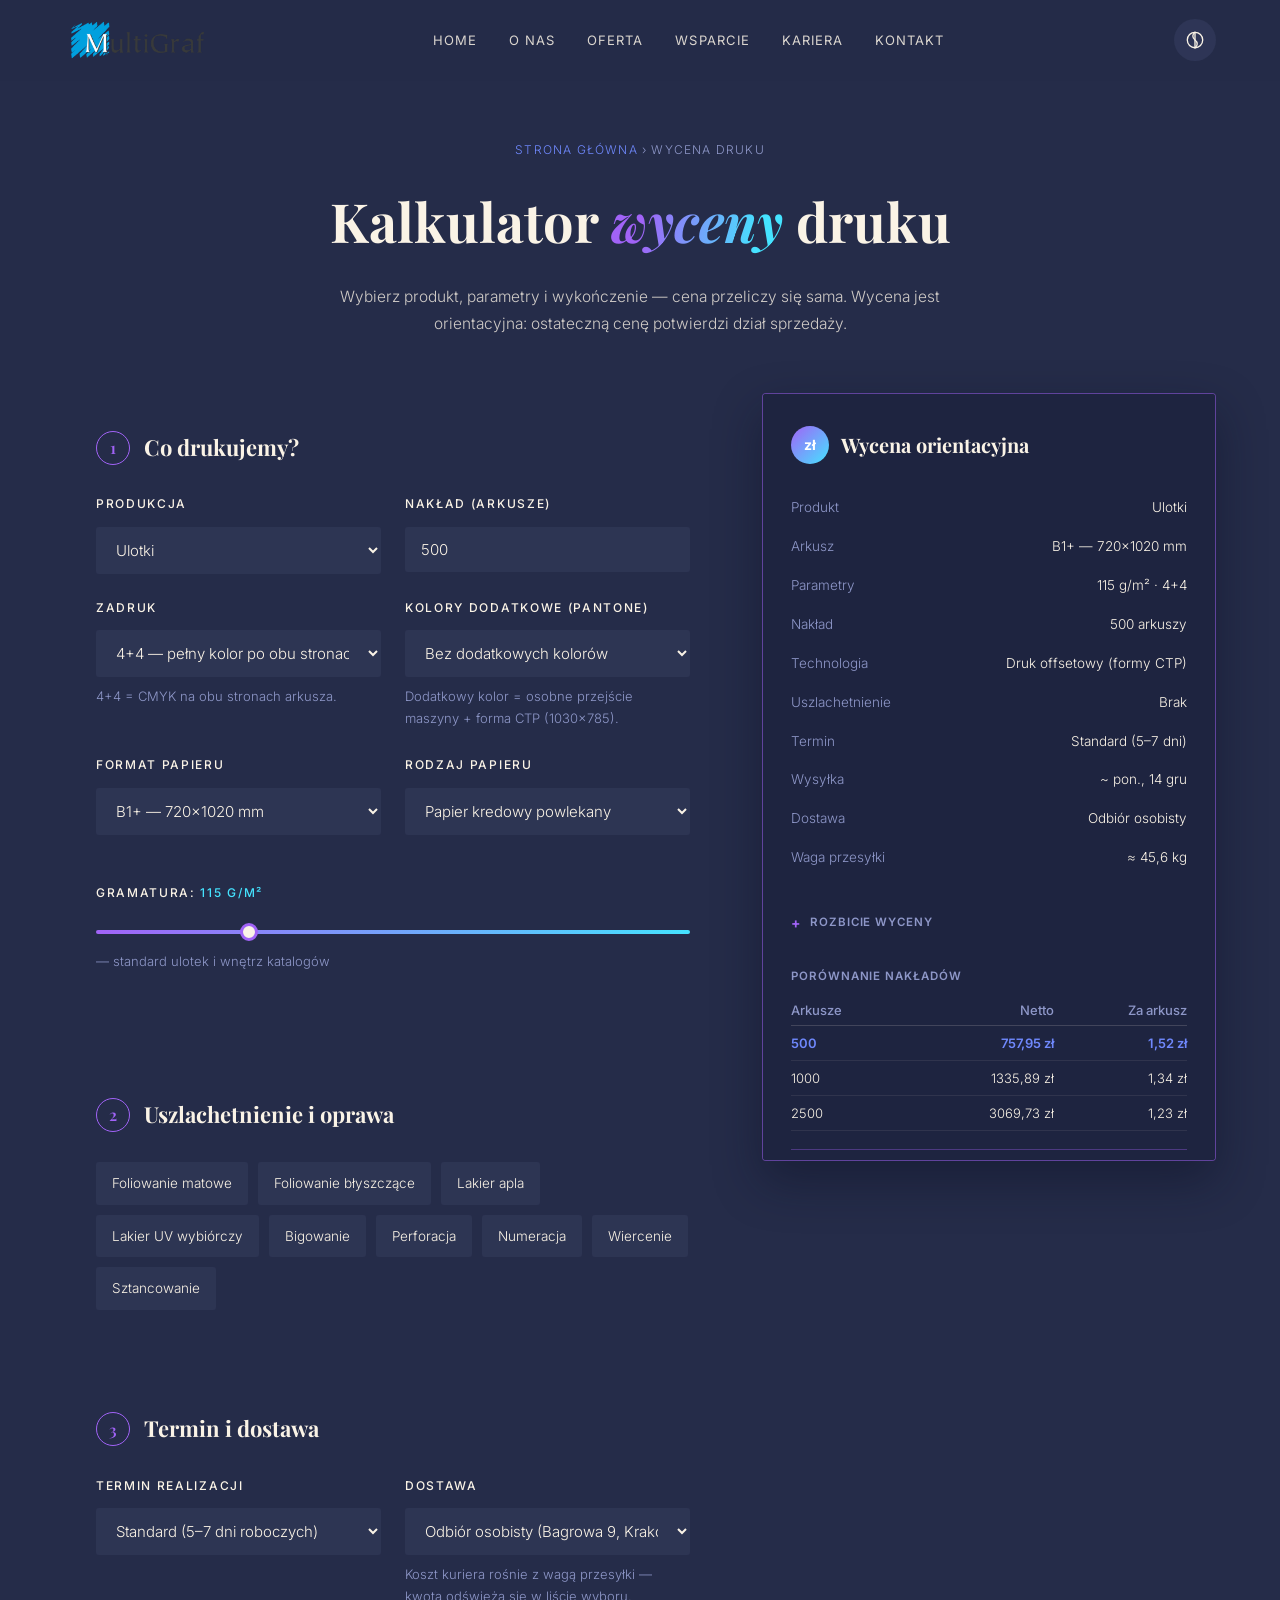
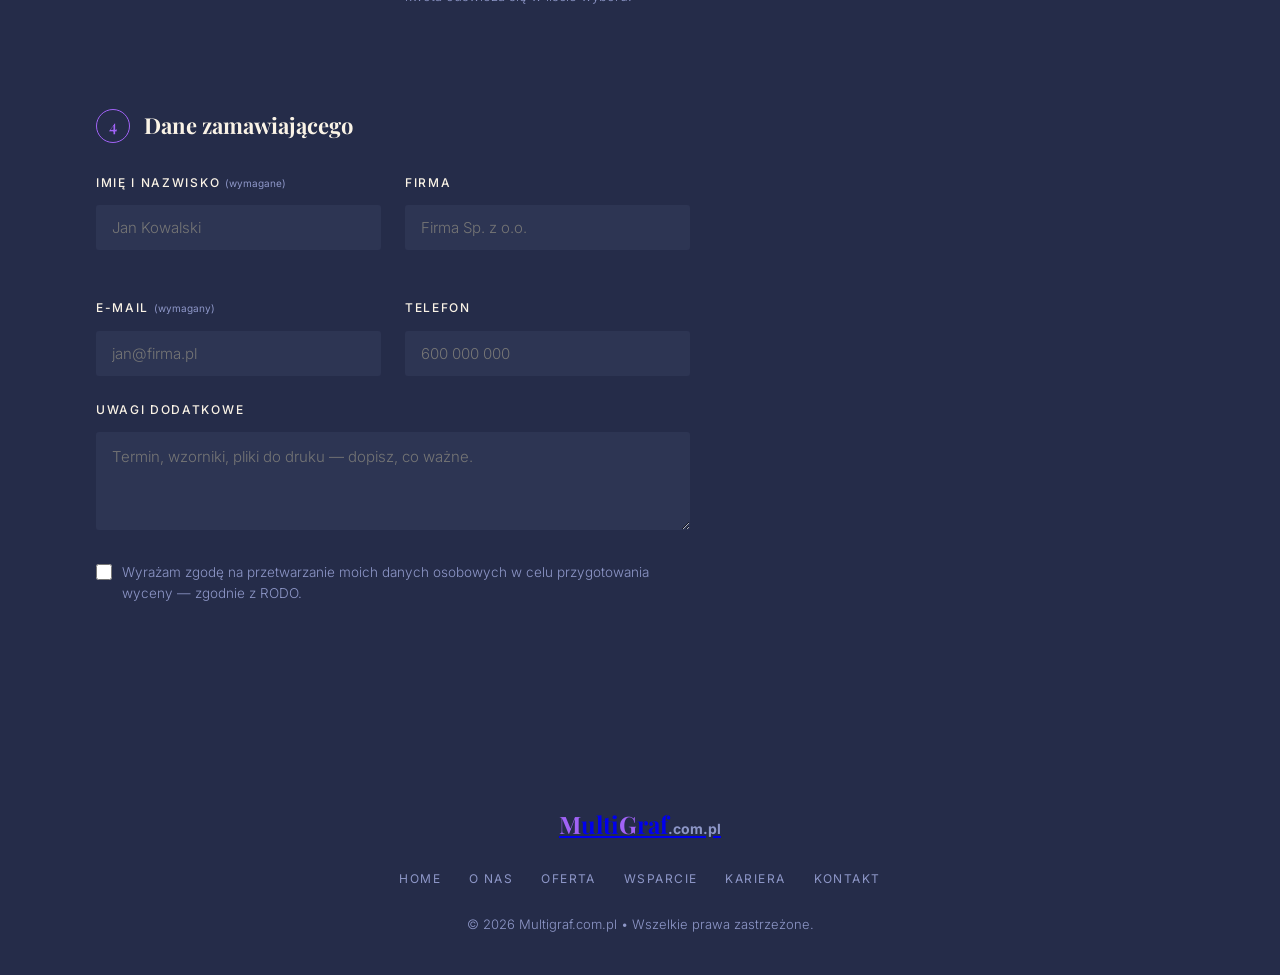
==== wycena.html @ 574ed46b "MultiGraf - publikacja strony (index + wycena)" ====
<!DOCTYPE html>
<html lang="pl">
<head>
  <meta charset="UTF-8" />
  <meta name="viewport" content="width=device-width, initial-scale=1.0" />
  <title>Kalkulator wyceny druku | MultiGraf – Drukarnia offsetowa w Krakowie</title>
  <meta name="description" content="Kalkulator wyceny druku MultiGraf — ulotki, plakaty do formatu B1+, opakowania, naklejki i katalogi. Cena orientacyjna w kilka sekund, wysyłka do działu sprzedaży." />
  <link rel="icon" href="img/favicon.png" />

  <!-- Motyw zapisany w localStorage — przywróceny przed stylami, żeby nie było mignięcia -->
  <script>
    try {
      document.documentElement.setAttribute('data-theme', window.localStorage.getItem('multigraf-motyw') || 'fairy');
    } catch (blad) { /* brak localStorage — zostaje motyw domyślny »fairy» */ }
  </script>

  <!-- Czcionki: Playfair Display (nagłówki) + Inter (treść) -->
  <link rel="preconnect" href="https://fonts.googleapis.com" />
  <link rel="preconnect" href="https://fonts.gstatic.com" crossorigin />
  <link href="https://fonts.googleapis.com/css2?family=Inter:wght@300;400;500;600&family=Playfair+Display:ital,wght@0,500;0,600;0,700;1,500&display=swap" rel="stylesheet" />

  <link rel="stylesheet" href="css/style.css" />
</head>
<body class="page-calc">

  <!-- ==================== NAGŁÓWEK (header) ==================== -->
  <header class="header" id="header">
    <div class="container header__inner">
      <a href="index.html#home" class="logo" aria-label="MultiGraf – strona główna">
        <img src="img/logo-multigraf.png" alt="MultiGraf – logo" class="logo__img" />
      </a>

      <nav class="nav" id="nav" aria-label="Nawigacja główna">
        <div class="nav__item">
          <a href="index.html#home" class="nav__link">Home</a>
        </div>
        <div class="nav__item">
          <a href="index.html#onas" class="nav__link">O nas</a>
        </div>
        <div class="nav__item">
          <a href="index.html#oferta" class="nav__link">Oferta</a>
        </div>
        <div class="nav__item">
          <a href="index.html#wsparcie" class="nav__link">Wsparcie</a>
        </div>
        <div class="nav__item">
          <a href="index.html#kariera" class="nav__link">Kariera</a>
        </div>
        <div class="nav__item">
          <a href="index.html#kontakt" class="nav__link">Kontakt</a>
        </div>
      </nav>

      <!-- Przełącznik motywów kolorystycznych -->
      <div class="theme-wrap">
        <button id="motyw-przycisk" class="theme-btn" type="button" aria-haspopup="true" aria-expanded="false" aria-label="Wybierz motyw kolorystyczny">
          <svg viewBox="0 0 24 24" fill="none" stroke="currentColor" stroke-width="1.6" stroke-linecap="round" stroke-linejoin="round" aria-hidden="true">
            <circle cx="12" cy="12" r="9.25" />
            <path d="M12 2.75v18.5" />
            <path d="M12 2.75c-3.5 2.6-3.5 6.5 0 9.25s3.5 6.65 0 9.25" />
          </svg>
        </button>
        <div id="motyw-panel" class="theme-panel" role="menu" aria-label="Lista motywów" hidden></div>
      </div>

      <button class="burger" id="burger" aria-label="Otwórz menu" aria-expanded="false" aria-controls="nav">
        <span></span><span></span><span></span>
      </button>
    </div>
  </header>

  <main class="calc">
    <!-- ==================== NAGŁÓWEK STRONY ==================== -->
    <section class="calc-head">
      <div class="container">
        <p class="crumbs"><a href="index.html">Strona główna</a> &rsaquo; <span>Wycena druku</span></p>
        <h1 class="calc-head__title">Kalkulator <em>wyceny</em> druku</h1>
        <p class="calc-head__lead">
          Wybierz produkt, parametry i wykończenie — cena przeliczy się sama.
          Wycena jest orientacyjna: ostateczną cenę potwierdzi dział sprzedaży.
        </p>
      </div>
    </section>

    <div class="container calc-grid">
      <!-- ==================== FORMULARZ KALKULACJI ==================== -->
      <form id="calc-form" novalidate>

        <!-- KROK 1: produkt i wszystkie parametry druku (jeden blok) -->
        <section class="step" id="step-produkt">
          <header class="step__head">
            <span class="step__num">1</span>
            <h2 class="step__title">Co drukujemy?</h2>
          </header>

          <!-- Produkcja i nakład (arkusze) -->
          <div class="field-2col">
            <div class="field-group">
              <label class="field-group__label" for="in-produkt">Produkcja</label>
              <select id="in-produkt" class="input">
                <option value="ulotki" selected>Ulotki</option>
                <option value="plakaty">Plakaty</option>
                <option value="opakowania">Opakowania</option>
                <option value="naklejki">Naklejki (folia)</option>
                <option value="katalogi">Katalogi / książki</option>
              </select>
            </div>
            <div class="field-group">
              <label class="field-group__label" for="in-naklad">Nakład (arkusze)</label>
              <input type="number" id="in-naklad" class="input" min="1" step="1" value="500" inputmode="numeric" />
            </div>
          </div>

          <!-- Zadruk i kolory dodatkowe -->
          <div class="field-group field-2col">
            <div class="field-group">
              <label class="field-group__label" for="in-zadruk">Zadruk</label>
              <select id="in-zadruk" class="input">
                <option value="4+4" selected>4+4 — pełny kolor po obu stronach arkusza</option>
                <option value="4+0">4+0 — pełny kolor jednostronnie</option>
                <option value="1+1">1+1 — czarno-biały dwustronnie</option>
                <option value="1+0">1+0 — czarno-biały jednostronnie</option>
              </select>
              <p class="hint">4+4 = CMYK na obu stronach arkusza.</p>
            </div>
            <div class="field-group">
              <label class="field-group__label" for="in-pantone">Kolory dodatkowe (Pantone)</label>
              <select id="in-pantone" class="input">
                <option value="0" selected>Bez dodatkowych kolorów</option>
                <option value="1">1 kolor dodatkowy</option>
                <option value="2">2 kolory dodatkowe</option>
                <option value="3">3 kolory dodatkowe</option>
                <option value="4">4 kolory dodatkowe</option>
              </select>
              <p class="hint">Dodatkowy kolor = osobne przejście maszyny + forma CTP (1030×785).</p>
            </div>
          </div>

          <!-- Format arkusza i rodzaj papieru -->
          <div class="field-group field-2col">
            <div class="field-group">
              <label class="field-group__label" for="in-arkusz">Format papieru</label>
              <select id="in-arkusz" class="input">
                <option value="A1">A1 — 594×841 mm</option>
                <option value="A1+">A1+ — 610×860 mm</option>
                <option value="B1">B1 — 700×1000 mm</option>
                <option value="B1+" selected>B1+ — 720×1020 mm</option>
              </select>
            </div>
            <div class="field-group">
              <label class="field-group__label" for="in-papier">Rodzaj papieru</label>
              <select id="in-papier" class="input">
                <option value="kreda" selected>Papier kredowy powlekany</option>
                <option value="niepowlekany">Papier niepowlekany</option>
                <option value="karton">Karton</option>
                <option value="niewsiakliwy">Podłoże niewsiąkliwe (folia)</option>
              </select>
            </div>
          </div>

          <!-- Gramatura — na pełną szerokość -->
          <div class="field-group">
            <label class="field-group__label">Gramatura: <output id="gramatura-val">115 g/m²</output></label>
            <input type="range" id="in-gramatura" class="range" min="0" max="8" step="1" value="2" />
            <p class="hint" id="gramatura-hint"></p>
          </div>

          <!-- Liczba stron — tylko katalogi (informacja dla DTP i introligatorni) -->
          <div class="field-group hidden" id="group-strony">
            <label class="field-group__label" for="in-strony">Liczba stron (katalogu)</label>
            <select id="in-strony" class="input">
              <option value="8">8 stron</option>
              <option value="12">12 stron</option>
              <option value="16" selected>16 stron</option>
              <option value="24">24 strony</option>
              <option value="32">32 strony</option>
              <option value="48">48 stron</option>
              <option value="64">64 strony</option>
            </select>
            <p class="hint">Informacja dla introligatorni i DTP — cenę liczymy po arkuszach.</p>
          </div>
        </section>

        <!-- KROK 2: uszlachetnienie -->
        <section class="step" id="step-uszlachetnienie">
          <header class="step__head">
            <span class="step__num">2</span>
            <h2 class="step__title">Uszlachetnienie i oprawa</h2>
          </header>

          <div class="chips" id="opt-usz">
            <label class="chip"><input type="checkbox" name="usz" value="folia_mat" /><span>Foliowanie matowe</span></label>
            <label class="chip"><input type="checkbox" name="usz" value="folia_poz" /><span>Foliowanie błyszczące</span></label>
            <label class="chip"><input type="checkbox" name="usz" value="lakier_uv" /><span>Lakier apla</span></label>
            <label class="chip"><input type="checkbox" name="usz" value="lakier_uv_wyb" /><span>Lakier UV wybiórczy</span></label>
            <label class="chip"><input type="checkbox" name="usz" value="bigowanie" /><span>Bigowanie</span></label>
            <label class="chip"><input type="checkbox" name="usz" value="perforacja" /><span>Perforacja</span></label>
            <label class="chip"><input type="checkbox" name="usz" value="numeracja" /><span>Numeracja</span></label>
            <label class="chip"><input type="checkbox" name="usz" value="wiercenie" /><span>Wiercenie</span></label>
            <label class="chip"><input type="checkbox" name="usz" value="sztancowanie" /><span>Sztancowanie</span></label>
          </div>

          <div class="field-group hidden" id="group-oprawa">
            <label class="field-group__label" for="in-oprawa">Oprawa (katalog)</label>
            <select id="in-oprawa" class="input">
              <option value="brak">Bez oprawy (luźne arkusze)</option>
              <option value="zeszytowa" selected>Oprawa zeszytowa</option>
              <option value="miekka">Oprawa miękka klejona</option>
            </select>
          </div>
        </section>

        <!-- KROK 3: termin i dostawa -->
        <section class="step" id="step-termin">
          <header class="step__head">
            <span class="step__num">3</span>
            <h2 class="step__title">Termin i dostawa</h2>
          </header>

          <div class="field-group field-2col">
            <div class="field-group">
              <label class="field-group__label" for="in-termin">Termin realizacji</label>
              <select id="in-termin" class="input">
                <option value="standard">Standard (5–7 dni roboczych)</option>
                <option value="ekspres">Ekspres (2–3 dni) — dopłata 35%</option>
              </select>
            </div>
            <div class="field-group">
              <label class="field-group__label" for="in-dostawa">Dostawa</label>
              <select id="in-dostawa" class="input">
                <option value="osobisty">Odbiór osobisty (Bagrowa 9, Kraków)</option>
                <option value="kurier">Kurier DPD</option>
                <option value="inpost">Paczkomat InPost (do 25 kg)</option>
              </select>
              <p class="hint">Koszt kuriera rośnie z wagą przesyłki — kwota odświeża się w liście wyboru.</p>
            </div>
          </div>
        </section>

        <!-- KROK 4: dane zamawiającego -->
        <section class="step step--last" id="step-kontakt">
          <header class="step__head">
            <span class="step__num">4</span>
            <h2 class="step__title">Dane zamawiającego</h2>
          </header>

          <div class="field-2col">
            <div class="field-group">
              <label class="field-group__label" for="in-name">Imię i nazwisko <small>(wymagane)</small></label>
              <input type="text" id="in-name" class="input" autocomplete="name" placeholder="Jan Kowalski" required />
            </div>
            <div class="field-group">
              <label class="field-group__label" for="in-firma">Firma</label>
              <input type="text" id="in-firma" class="input" autocomplete="organization" placeholder="Firma Sp. z o.o." />
            </div>
            <div class="field-group">
              <label class="field-group__label" for="in-email">E-mail <small>(wymagany)</small></label>
              <input type="email" id="in-email" class="input" autocomplete="email" placeholder="jan@firma.pl" required />
            </div>
            <div class="field-group">
              <label class="field-group__label" for="in-tel">Telefon</label>
              <input type="tel" id="in-tel" class="input" autocomplete="tel" placeholder="600 000 000" />
            </div>
          </div>

          <div class="field-group">
            <label class="field-group__label" for="in-uwagi">Uwagi dodatkowe</label>
            <textarea id="in-uwagi" class="input" rows="3" placeholder="Termin, wzorniki, pliki do druku — dopisz, co ważne."></textarea>
          </div>

          <!-- [B11] Zgoda RODO — wymagana do wysłania wyceny -->
          <label class="rodo" for="in-rodo">
            <input type="checkbox" id="in-rodo" />
            <span>Wyrażam zgodę na przetwarzanie moich danych osobowych w celu przygotowania wyceny — zgodnie z RODO.</span>
          </label>
        </section>
      </form>

      <!-- ==================== PANEL WYCENY (sticky) ==================== -->
      <aside class="summary" id="summary" aria-label="Podsumowanie wyceny">
        <header class="summary__head">
          <span class="summary__icon">zł</span>
          <h2 class="summary__title">Wycena orientacyjna</h2>
        </header>

        <dl class="summary__rows" id="summary-rows">
          <div><dt>Produkt</dt><dd id="sw-produkt">—</dd></div>
          <div><dt>Arkusz</dt><dd id="sw-arkusz">B1+</dd></div>
          <div><dt>Parametry</dt><dd id="sw-param">—</dd></div>
          <div><dt>Nakład</dt><dd id="sw-naklad">—</dd></div>
          <div><dt>Technologia</dt><dd id="sw-tech">—</dd></div>
          <div><dt>Uszlachetnienie</dt><dd id="sw-usz">Brak</dd></div>
          <div><dt>Termin</dt><dd id="sw-termin">Standard</dd></div>
          <div><dt>Wysyłka</dt><dd id="sw-wysylka">—</dd></div>
          <div><dt>Dostawa</dt><dd id="sw-dostawa">Odbiór osobisty</dd></div>
          <div><dt>Waga przesyłki</dt><dd id="sw-waga">—</dd></div>
        </dl>

        <!-- [B8] Rozbicie wyceny na składniki (wymykalne) -->
        <details class="summary__detale">
          <summary>Rozbicie wyceny</summary>
          <div class="summary__breakdown" id="summary-breakdown">
            <div><span>Przygotowanie (CTP / maszyna)</span><strong id="sb-przygotowanie">0&nbsp;zł</strong></div>
            <div id="row-pantone" class="hidden"><span>Formy Pantone</span><strong id="sb-pantone">0&nbsp;zł</strong></div>
            <div><span>Druk (maszyna)</span><strong id="sb-druk">0&nbsp;zł</strong></div>
            <div><span>Podłoże (papier/folia)</span><strong id="sb-papier">0&nbsp;zł</strong></div>
            <div><span>Uszlachetnienie + oprawa</span><strong id="sb-usz">0&nbsp;zł</strong></div>
            <div><span>Dostawa</span><strong id="sb-dostawa">0&nbsp;zł</strong></div>
          </div>
        </details>

        <!-- [B9] Porównanie nakładów — pokazuje ekonomię skali -->
        <div class="summary__porownanie">
          <p class="summary__blockname">Porównanie nakładów</p>
          <table class="porownanie">
            <thead><tr><th>Arkusze</th><th>Netto</th><th>Za arkusz</th></tr></thead>
            <tbody id="porownanie-body"><!-- wypełnia JS --></tbody>
          </table>
        </div>

        <div class="summary__total">
          <div class="summary__net">
            <span>Netto</span><strong id="sum-netto">0 zł</strong>
          </div>
          <div class="summary__gross">
            <span>Brutto (VAT 23%)</span><strong id="sum-brutto">0 zł</strong>
          </div>
          <p class="summary__unit">≈ <output id="sum-unit">0,00 zł</output> netto za arkusz</p>
        </div>

        <button type="button" class="btn btn--primary summary__btn" id="btn-send">Wyślij wycenę do handlowca</button>

        <!-- [B10] Pobierz wycenę: wydruk / PDF i kopiowanie opisu -->
        <div class="summary__pobierz">
          <p class="summary__blockname">Pobierz wycenę</p>
          <div class="summary__pobierz-btny">
            <button type="button" class="btn btn--ghost btn--mini" id="btn-drukuj">Wydrukuj / PDF</button>
            <button type="button" class="btn btn--ghost btn--mini" id="btn-kopiuj">Kopiuj opis</button>
          </div>
        </div>

        <p class="summary__disclaimer">
          Wycena orientacyjna, ważna 48 h — ostateczną cenę po weryfikacji
          plików potwierdzi dział sprzedaży: <a href="mailto:mp@multigraf.com.pl">mp@multigraf.com.pl</a>
        </p>
      </aside>
    </div>
  </main>

  <!-- [A1] Mini-bar wyceny (mobile): suma zawsze pod ręką; chowa się, gdy panel wyceny na ekranie -->
  <div class="minibar" id="minibar">
    <div class="minibar__kwoty">
      <strong id="minibar-netto">0 zł</strong>
      <span id="minibar-brutto">brutto 0 zł</span>
    </div>
    <button type="button" class="btn btn--primary btn--mini" id="minibar-send">Wyślij wycenę</button>
  </div>

  <!-- ==================== STOPKA (footer) ==================== -->
  <footer class="footer">
    <div class="container footer__inner">
      <a href="index.html#home" class="footer__logo">
        <span>M</span>ulti<span>G</span>raf<span class="footer__logo-dot">.com.pl</span>
      </a>
      <nav class="footer__nav" aria-label="Nawigacja w stopce">
        <a href="index.html#home">Home</a>
        <a href="index.html#onas">O nas</a>
        <a href="index.html#oferta">Oferta</a>
        <a href="index.html#wsparcie">Wsparcie</a>
        <a href="index.html#kariera">Kariera</a>
        <a href="index.html#kontakt">Kontakt</a>
      </nav>
      <p class="footer__copy">&copy; 2026 Multigraf.com.pl • Wszelkie prawa zastrzeżone.</p>
    </div>
  </footer>

  <script src="js/theme.js" defer></script>
  <script src="js/main.js" defer></script>
  <script src="js/wycena.js" defer></script>
</body>
</html>
---- css/style.css ----
/* ============================================================
   MultiGraf — premium minimalism
   System motywów kolorystycznych: 8 palet przełączanych
   bezpośrednio na stronie (data-theme na elemencie <html>).
   Motyw domyślny: «fairy». Motyw zapisywany w localStorage.
   ============================================================ */

/* ============================================================
   1. TOKENY KOLORÓW — definicje motywów
   ============================================================ */
:root,
:root[data-theme="fairy"] {
  --bg: #252C49;                 /* ciemnoniebieskie tło palety Fairy */
  --bg-alt: #1E2440;             /* ciemniejszy odcień dla sekcji alternatywnych */
  --paper: #FAF3E6;              /* kremowy tekst */
  --muted: #8E97C8;              /* stonowany tekst pomocniczy */
  --overlay: rgba(24, 30, 56, 0.62);   /* nakładka na zdjęcia w banerze */
  --accent: #A163F7;             /* akcent 1 — fioletowy (CTA, logo) */
  --accent-contrast: #FFFFFF;    /* tekst na kolorze akcentowym */
  --accent-2: #6F88FC;           /* akcent 2 — błękitny (odnośniki, śródtytuły) */
  --accent-3: #45E3FF;           /* akcent 3 — turkus (detale, liczby) */
  --tag: #FF7582;                /* koralowy — tagi, błędy formularza */
  --shadow: rgba(10, 15, 35, 0.45);    /* barwa cieni */
  --hero-ink: #FAF3E6;           /* tekst na zdjęciu banera */
  --hero-ink-soft: rgba(250, 243, 230, 0.82);
}

/* --- Klasyczny minimalizm: biel + szmaragd / matowe złoto --- */
:root[data-theme="prem-min"] {
  --bg: #F8F9FA;
  --bg-alt: #FFFFFF;
  --paper: #0A3622;              /* głęboki szmaragd jako kolor tekstu */
  --muted: #5F6F66;
  --overlay: rgba(6, 40, 24, 0.68);
  --accent: #D4AF37;             /* matowe złoto — przyciski CTA */
  --accent-contrast: #221A05;
  --accent-2: #9A7B2F;           /* ciemne złoto — odnośniki, śródtytuły */
  --accent-3: #2E6349;           /* szmaragd dla wyróżnień */
  --tag: #C0653A;                /* terakota — tagi, błędy */
  --shadow: rgba(10, 54, 34, 0.12);
  --hero-ink: #FFFFFF;
  --hero-ink-soft: rgba(255, 255, 255, 0.85);
}

/* --- Korporacyjny niebieski: perła + nocny błękit + koral --- */
:root[data-theme="korpo"] {
  --bg: #F4F6F9;                 /* perłowo-szare tło */
  --bg-alt: #FFFFFF;
  --paper: #0A192F;              /* głęboki nocny błękit — tytuły i tekst */
  --muted: #5B6E8F;
  --overlay: rgba(10, 25, 47, 0.66);
  --accent: #FF6B35;             /* koralowy pomarańcz — przyciski CTA */
  --accent-contrast: #FFFFFF;
  --accent-2: #0052FF;           /* błękit logotypu */
  --accent-3: #3B82F6;
  --tag: #FF6B35;
  --shadow: rgba(10, 25, 47, 0.10);
  --hero-ink: #FFFFFF;
  --hero-ink-soft: rgba(255, 255, 255, 0.85);
}

/* --- Bento tech: czerń + grafit + neonowa zieleń --- */
:root[data-theme="tech"] {
  --bg: #FFFFFF;
  --bg-alt: #F1F5F9;
  --paper: #1E293B;              /* grafitowa czerń tekstu */
  --muted: #64748B;
  --overlay: rgba(15, 23, 42, 0.66);
  --accent: #10B981;             /* neonowa zieleń (ciemniejszy wariant) */
  --accent-contrast: #FFFFFF;
  --accent-2: #0052FF;
  --accent-3: #84CC16;           /* limonka */
  --tag: #4D7C0F;
  --shadow: rgba(15, 23, 42, 0.08);
  --hero-ink: #FFFFFF;
  --hero-ink-soft: rgba(255, 255, 255, 0.85);
}

/* --- Ciemny premium (dark mode): antracyt + złoto + błękit --- */
:root[data-theme="dark-premium"] {
  --bg: #0F172A;                 /* głęboki antracyt */
  --bg-alt: #131C31;
  --paper: #F1F5F9;
  --muted: #8FA0BD;
  --overlay: rgba(9, 14, 31, 0.62);
  --accent: #E2B659;             /* matowe złoto — CTA */
  --accent-contrast: #141005;
  --accent-2: #38BDF8;           /* miękki błękit */
  --accent-3: #7DD3FC;
  --tag: #FF8FA3;
  --shadow: rgba(2, 6, 18, 0.55);
  --hero-ink: #F1F5F9;
  --hero-ink-soft: rgba(241, 245, 249, 0.82);
}

/* --- Royal korporacyjny: perła + indygo + bursztyn --- */
:root[data-theme="prem-korpo"] {
  --bg: #F4F5F7;
  --bg-alt: #FFFFFF;
  --paper: #16233A;              /* granatowy indygo dla tekstów */
  --muted: #61708F;
  --overlay: rgba(15, 28, 56, 0.66);
  --accent: #E5A93C;             /* bursztynowe złoto — przyciski CTA */
  --accent-contrast: #231703;
  --accent-2: #0F2C59;           /* głębokie indygo — odnośniki */
  --accent-3: #D4AF37;           /* złoto dla gradientów */
  --tag: #C4552D;
  --shadow: rgba(15, 44, 89, 0.10);
  --hero-ink: #FFFFFF;
  --hero-ink-soft: rgba(255, 255, 255, 0.85);
}

/* --- Kreatywne studio: biel + grafit + ultramaryna i koral --- */
:root[data-theme="studio"] {
  --bg: #FFFFFF;
  --bg-alt: #F6F7FB;
  --paper: #212529;              /* grafitowa czerń */
  --muted: #6C757D;
  --overlay: rgba(24, 27, 32, 0.64);
  --accent: #FF5A36;             /* koralowo-pomarańczowy — CTA */
  --accent-contrast: #FFFFFF;
  --accent-2: #0052FF;           /* ultramaryna */
  --accent-3: #7C3AED;           /* fiolet do gradientów */
  --tag: #FF5A36;
  --shadow: rgba(33, 37, 41, 0.10);
  --hero-ink: #FFFFFF;
  --hero-ink-soft: rgba(255, 255, 255, 0.85);
}

/* --- Cyfrowy neon: ciemny UI + neonowa turkus i purpura --- */
:root[data-theme="digital"] {
  --bg: #0B0F19;                 /* nasycone ciemnoniebieskie tło dark mode */
  --bg-alt: #111A2B;
  --paper: #E2E8F0;              /* srebrzysto-stalowy tekst */
  --muted: #8B95A9;
  --overlay: rgba(3, 6, 14, 0.62);
  --accent: #00F5D4;             /* neonowa turkus — ślad lasera — CTA */
  --accent-contrast: #06251E;
  --accent-2: #A85CF0;           /* rozświetlona purpura */
  --accent-3: #9D4EDD;
  --tag: #00F5D4;
  --shadow: rgba(0, 0, 0, 0.50);
  --hero-ink: #E2E8F0;
  --hero-ink-soft: rgba(226, 232, 240, 0.82);
}

/* ============================================================
   2. PODSTAWY
   ============================================================ */

/* --- Tokeny układu i typografii (wspólne dla wszystkich motywów) --- */
:root {
  --serif: 'Playfair Display', Georgia, 'Times New Roman', serif;
  --sans: 'Inter', 'Segoe UI', Roboto, sans-serif;
  --container: 1200px;
  --section-gap: clamp(80px, 10vw, 144px);
}

* { margin: 0; padding: 0; box-sizing: border-box; }

html { scroll-behavior: smooth; }

body {
  font-family: var(--sans);
  font-size: 16px;
  line-height: 1.7;
  font-weight: 300;
  background: var(--bg);
  color: var(--paper);
  -webkit-font-smoothing: antialiased;
  transition: background-color 0.35s ease, color 0.35s ease;
}

img { display: block; max-width: 100%; height: auto; }

::selection { background: var(--accent); color: var(--accent-contrast); }

.container {
  max-width: var(--container);
  margin-inline: auto;
  padding-inline: 24px;
}

/* ---------- Typografia ---------- */
h1, h2, h3, em { font-family: var(--serif); }

.section__title,
.hero__title {
  font-weight: 600;
  letter-spacing: -0.01em;
  line-height: 1.15;
  color: var(--paper);
}

.section__eyebrow {
  display: inline-block;
  font-size: 12px;
  font-weight: 500;
  letter-spacing: 0.25em;
  text-transform: uppercase;
  color: var(--accent-2);
  margin-bottom: 16px;
}

/* ---------- Przyciski ---------- */
.btn {
  display: inline-block;
  padding: 16px 32px;
  font-family: var(--sans);
  font-size: 13px;
  font-weight: 500;
  letter-spacing: 0.12em;
  text-transform: uppercase;
  text-decoration: none;
  border-radius: 3px;
  transition: background 0.3s, color 0.3s, border-color 0.3s, transform 0.3s, box-shadow 0.3s;
  cursor: pointer;
}

.btn--primary {
  background: var(--accent);
  color: var(--accent-contrast);
  border: 1px solid var(--accent);
  box-shadow: 0 8px 24px color-mix(in srgb, var(--accent) 28%, transparent);
}
.btn--primary:hover {
  background: color-mix(in srgb, var(--accent) 85%, #000);
  border-color: color-mix(in srgb, var(--accent) 85%, #000);
  transform: translateY(-2px);
  box-shadow: 0 10px 28px color-mix(in srgb, var(--accent) 42%, transparent);
}

.btn--ghost {
  background: transparent;
  color: var(--accent-2);
  border: 1px solid color-mix(in srgb, var(--accent-2) 45%, transparent);
}
.btn--ghost:hover {
  border-color: var(--accent-2);
  background: color-mix(in srgb, var(--accent-2) 10%, transparent);
  transform: translateY(-2px);
}

/* ============================================================
   3. NAGŁÓWEK (header)
   ============================================================ */
.header {
  position: fixed;
  inset: 0 0 auto 0;
  z-index: 100;
  background: color-mix(in srgb, var(--bg) 86%, transparent);
  backdrop-filter: blur(10px);
  -webkit-backdrop-filter: blur(10px);
  border-bottom: 1px solid transparent;
  transition: border-color 0.3s, background 0.3s;
}
.header--scrolled {
  border-bottom-color: var(--line);
  background: color-mix(in srgb, var(--bg) 95%, transparent);
}

.header__inner {
  display: flex;
  align-items: center;
  justify-content: space-between;
  height: 80px;
}

.logo {
  font-family: var(--serif);
  font-size: 22px;
  font-weight: 700;
  color: var(--paper);
  text-decoration: none;
  letter-spacing: 0.02em;
}
.logo__mark { color: var(--accent); }
.logo__tag {
  margin-left: 10px;
  font-family: var(--sans);
  font-size: 10px;
  font-weight: 400;
  letter-spacing: 0.3em;
  text-transform: uppercase;
  color: var(--muted);
}
.logo__img {
  display: block;
  height: 46px;
  width: auto;
}

.nav {
  display: flex;
  align-items: center;
  gap: 32px;
}

.nav__link {
  font-size: 13px;
  font-weight: 400;
  letter-spacing: 0.08em;
  text-transform: uppercase;
  text-decoration: none;
  color: var(--paper);
  opacity: 0.85;
  transition: color 0.25s, opacity 0.25s;
}
.nav__link:hover { color: var(--accent); opacity: 1; }

.nav__cta { padding: 12px 24px; }

/* ---------- Pozioma prawa krawędź: pionowy przycisk CTA ---------- */
/* Wysuwany wzdłuż prawej krawędzi przycisk «Wyceń zamówienie».
   Pisany pionowo, widoczny cały czas podczas przewijania.
   Obecny tylko na stronie głównej — na stronie kalkulatora zbędny. */
.cta-boczna {
  position: fixed;
  top: 50%;
  right: 0;
  z-index: 95;
  transform: translateY(-50%);
  writing-mode: vertical-rl;
  padding: 22px 13px;
  font-family: var(--sans);
  font-size: 12px;
  font-weight: 500;
  letter-spacing: 0.18em;
  text-transform: uppercase;
  text-decoration: none;
  color: var(--accent-contrast);
  background: var(--accent);
  border-radius: 4px 0 0 4px;
  box-shadow: -6px 10px 28px color-mix(in srgb, var(--accent) 30%, transparent);
  transition: background 0.3s, padding 0.3s;
}
.cta-boczna:hover {
  background: color-mix(in srgb, var(--accent) 85%, #000);
  padding-right: 19px;
}

/* ---------- Przełącznik motywów ---------- */
.theme-wrap { position: relative; margin-left: 8px; }

.theme-btn {
  display: inline-flex;
  align-items: center;
  justify-content: center;
  width: 42px;
  height: 42px;
  background: color-mix(in srgb, var(--muted) 10%, transparent);
  border: 1px solid var(--line);
  border-radius: 50%;
  color: var(--paper);
  cursor: pointer;
  transition: border-color 0.25s, color 0.25s, transform 0.25s;
}
.theme-btn:hover {
  border-color: var(--accent);
  color: var(--accent);
  transform: rotate(-12deg);
}
.theme-btn svg { width: 20px; height: 20px; }

.theme-panel {
  position: absolute;
  top: calc(100% + 12px);
  right: 0;
  width: 250px;
  padding: 10px;
  background: var(--bg-alt);
  border: 1px solid var(--line);
  border-radius: 6px;
  box-shadow: 0 18px 44px var(--shadow);
  z-index: 130;
}
.theme-panel__item {
  display: flex;
  align-items: center;
  justify-content: space-between;
  gap: 12px;
  width: 100%;
  padding: 10px 12px;
  font-size: 13.5px;
  font-weight: 400;
  text-align: left;
  color: var(--paper);
  background: transparent;
  border: none;
  border-radius: 4px;
  cursor: pointer;
  transition: background 0.2s;
}
.theme-panel__item:hover { background: color-mix(in srgb, var(--accent-2) 10%, transparent); }
.theme-panel__item--active {
  background: color-mix(in srgb, var(--accent) 14%, transparent);
  font-weight: 500;
}
.theme-dots { display: flex; gap: 4px; flex-shrink: 0; }
.theme-dots span {
  width: 11px;
  height: 11px;
  border-radius: 50%;
  border: 1px solid color-mix(in srgb, var(--paper) 25%, transparent);
}

/* ---------- Burger ---------- */
.burger {
  display: none;
  flex-direction: column;
  gap: 5px;
  background: none;
  border: none;
  padding: 8px;
  cursor: pointer;
}
.burger span {
  display: block;
  width: 24px;
  height: 2px;
  background: var(--paper);
  transition: transform 0.3s, opacity 0.3s;
}
.burger--open span:nth-child(1) { transform: translateY(7px) rotate(45deg); }
.burger--open span:nth-child(2) { opacity: 0; }
.burger--open span:nth-child(3) { transform: translateY(-7px) rotate(-45deg); }

/* ============================================================
   4. BANER (hero)
   ============================================================ */
.hero {
  position: relative;
  min-height: 100vh;
  display: flex;
  align-items: center;
  padding: 140px 0 80px;
  background:
    linear-gradient(var(--overlay), var(--overlay)),
    url('../img/maszyna-offset-man-roland-700.jpg')
    center / cover no-repeat fixed var(--bg);
}
/* Delikatna poświata koloru turkusowego w prawym dolnym rogu — styl «Fairy» */
.hero::after {
  content: '';
  position: absolute;
  inset: auto 0 0 auto;
  width: 55%;
  height: 55%;
  background:
    radial-gradient(ellipse at 85% 90%, color-mix(in srgb, var(--accent-3) 16%, transparent), transparent 60%);
  z-index: 0;
  pointer-events: none;
}

.hero .container { position: relative; z-index: 1; }

.hero__content { max-width: 720px; }

.hero__eyebrow {
  display: inline-block;
  margin-bottom: 28px;
  padding: 8px 20px;
  border: 1px solid color-mix(in srgb, var(--hero-ink) 40%, transparent);
  border-radius: 100px;
  font-size: 11px;
  font-weight: 500;
  letter-spacing: 0.25em;
  text-transform: uppercase;
  color: var(--hero-ink);
  background: color-mix(in srgb, var(--hero-ink) 10%, transparent);
}

.hero__title {
  font-size: clamp(42px, 6.5vw, 76px);
  margin-bottom: 28px;
  color: var(--hero-ink);
}
/* Kursywny akcent z gradientem akcentu 1 → akcent 3 */
.hero__title em {
  font-style: italic;
  background: linear-gradient(100deg, var(--accent) 20%, var(--accent-3) 85%);
  -webkit-background-clip: text;
  background-clip: text;
  -webkit-text-fill-color: transparent;
}

.hero__lead {
  font-size: clamp(16px, 2vw, 19px);
  color: var(--hero-ink-soft);
  max-width: 540px;
  margin-bottom: 40px;
}

.hero__actions {
  display: flex;
  flex-wrap: wrap;
  gap: 16px;
  margin-bottom: 72px;
}

.hero__stats {
  display: flex;
  flex-wrap: wrap;
  gap: 48px;
  list-style: none;
  padding-top: 32px;
  border-top: 1px solid color-mix(in srgb, var(--hero-ink) 25%, transparent);
}
.hero__stats strong {
  display: block;
  font-family: var(--serif);
  font-size: 28px;
  font-weight: 600;
  color: var(--hero-ink);
}
.hero__stats strong::after {
  content: '';
  display: block;
  width: 28px;
  height: 2px;
  margin-top: 10px;
  background: linear-gradient(90deg, var(--accent), var(--accent-3));
  border-radius: 2px;
}
.hero__stats span {
  font-size: 12px;
  font-weight: 400;
  letter-spacing: 0.14em;
  text-transform: uppercase;
  color: var(--hero-ink-soft);
}

/* ============================================================
   5. SEKCJE (wspólne)
   ============================================================ */
.section { padding: var(--section-gap) 0; }
.section--alt { background: var(--bg-alt); }

.section__head { max-width: 640px; margin-bottom: 64px; }
.section__head--center {
  margin-inline: auto;
  text-align: center;
}
.section__title { font-size: clamp(30px, 4vw, 44px); }

.section__lead {
  margin-top: 16px;
  color: var(--muted);
  font-size: 15px;
}

/* ---------- Oferta ---------- */
.cards {
  display: grid;
  grid-template-columns: repeat(2, 1fr);
  gap: 24px;
}

.card {
  position: relative;
  padding: 48px 40px;
  border: 1px solid var(--line);
  border-radius: 4px;
  background: transparent;
  transition: border-color 0.35s, transform 0.35s, box-shadow 0.35s;
}
.card:hover {
  border-color: color-mix(in srgb, var(--accent) 60%, transparent);
  transform: translateY(-4px);
  box-shadow: 0 16px 40px var(--shadow);
}

.card__num {
  position: absolute;
  top: 32px;
  right: 36px;
  font-family: var(--serif);
  font-size: 44px;
  font-weight: 500;
  color: color-mix(in srgb, var(--accent) 30%, transparent);
  line-height: 1;
}

.card__title {
  font-size: 24px;
  font-weight: 600;
  margin-bottom: 16px;
}

.card__text {
  font-size: 15px;
  color: color-mix(in srgb, var(--paper) 80%, transparent);
  margin-bottom: 28px;
}

.card__foot {
  display: block;
  font-size: 11px;
  font-weight: 500;
  letter-spacing: 0.14em;
  text-transform: uppercase;
  color: var(--accent-3);
}

/* ---------- Karty oferty ze zdjęciami (jak na multigraf.com.pl) ---------- */
.offer-card {
  border: 1px solid var(--line);
  border-radius: 4px;
  overflow: hidden;
  transition: border-color 0.35s, transform 0.35s, box-shadow 0.35s;
}
.offer-card:hover {
  border-color: color-mix(in srgb, var(--accent) 60%, transparent);
  transform: translateY(-4px);
  box-shadow: 0 16px 40px var(--shadow);
}
.offer-card img {
  width: 100%;
  aspect-ratio: 3 / 2;
  object-fit: cover;
  filter: grayscale(30%);
  transition: filter 0.5s, transform 0.6s;
}
.offer-card:hover img { filter: grayscale(0); transform: scale(1.04); }
.offer-card__body { padding: 28px 28px 32px; }

/* ---------- B1 banner ---------- */
.b1-banner {
  margin-top: 56px;
  display: flex;
  flex-wrap: wrap;
  align-items: center;
  justify-content: space-between;
  gap: 24px;
  padding: 36px 40px;
  border: 1px solid color-mix(in srgb, var(--accent-2) 45%, transparent);
  background: color-mix(in srgb, var(--accent-2) 7%, transparent);
  border-radius: 4px;
}
.b1-banner__title { font-size: 26px; margin-bottom: 8px; }
.b1-banner__text { color: var(--muted); font-size: 15px; }

/* ---------- Pełna lista usług ---------- */
.offer-list {
  margin-top: 56px;
  padding-top: 48px;
  border-top: 1px solid var(--line);
  columns: 2;
  column-gap: 48px;
  list-style: none;
}
.offer-list li {
  break-inside: avoid;
  padding: 10px 0;
  font-size: 15px;
  color: color-mix(in srgb, var(--paper) 80%, transparent);
}

/* ---------- Realizacje ---------- */
.grid-3 {
  display: grid;
  grid-template-columns: repeat(3, 1fr);
  gap: 24px;
}

.work {
  position: relative;
  overflow: hidden;
  border-radius: 4px;
}
.work img {
  width: 100%;
  aspect-ratio: 4 / 5;
  object-fit: cover;
  transition: transform 0.6s ease, filter 0.6s ease;
  filter: grayscale(35%);
}
.work:hover img { transform: scale(1.05); filter: grayscale(0); }

.work figcaption {
  position: absolute;
  inset: auto 0 0 0;
  padding: 48px 24px 20px;
  font-size: 14px;
  font-weight: 500;
  color: var(--hero-ink);
  background: linear-gradient(transparent, color-mix(in srgb, #10131F 85%, transparent));
}

.tag {
  display: block;
  margin-bottom: 6px;
  font-size: 10px;
  font-weight: 500;
  letter-spacing: 0.22em;
  text-transform: uppercase;
  color: var(--tag);
}

/* ---------- Dlaczego my ---------- */
.grid-4 {
  display: grid;
  grid-template-columns: repeat(4, 1fr);
  gap: 24px;
}

.fact {
  padding: 40px 28px;
  border: 1px solid var(--line);
  border-radius: 4px;
  transition: border-color 0.35s;
}
.fact:hover { border-color: color-mix(in srgb, var(--accent-2) 55%, transparent); }
.fact strong {
  display: block;
  font-family: var(--serif);
  font-size: 34px;
  font-weight: 600;
  color: var(--accent-3);
  margin-bottom: 12px;
}
.fact span { font-size: 14px; color: color-mix(in srgb, var(--paper) 75%, transparent); }

.trust-note {
  margin-top: 48px;
  padding: 28px 32px;
  border-left: 2px solid var(--tag);
  background: var(--bg-alt);
  font-size: 15px;
  color: color-mix(in srgb, var(--paper) 80%, transparent);
  max-width: 760px;
}

/* ---------- Wsparcie (PFR) ---------- */
.support {
  display: grid;
  grid-template-columns: 0.7fr 1.3fr;
  gap: clamp(48px, 6vw, 96px);
  align-items: center;
}
.support__media img {
  max-height: 460px;
  width: auto;
  margin-inline: auto;
  border-radius: 4px;
}
.support__text p {
  margin-bottom: 20px;
  font-size: 15.5px;
  color: color-mix(in srgb, var(--paper) 85%, transparent);
}
.support__text em { color: var(--accent-3); font-style: italic; }
.support__text .support__note {
  color: var(--muted);
  font-size: 14px;
}

/* ---------- O nas ---------- */
.about {
  display: grid;
  grid-template-columns: 1fr 1fr;
  gap: clamp(48px, 6vw, 96px);
  align-items: center;
}

.about__text p { margin-bottom: 20px; font-size: 15.5px; color: color-mix(in srgb, var(--paper) 85%, transparent); }

.about__quote {
  display: block;
  font-size: 26px;
  font-style: italic;
  color: var(--accent);
  margin-bottom: 20px;
  line-height: 1.4;
}

.about__list {
  margin: 28px 0 0;
  padding: 0;
  list-style: none;
}
.about__list li {
  padding: 12px 0 12px 32px;
  border-bottom: 1px solid var(--line);
  font-size: 15px;
  position: relative;
}
.about__list li::before {
  content: '—';
  position: absolute;
  left: 0;
  color: var(--accent-2);
}

.about__media {
  position: relative;
}
.about__media img {
  width: 100%;
  /* Proporcja 5:3 pod zdjęcie budynku (1188×712 px) — bez zbytecznego kadrowania */
  aspect-ratio: 5 / 3;
  object-fit: cover;
  border-radius: 4px;
  filter: grayscale(25%);
}
.about__media::after {
  content: '';
  position: absolute;
  inset: 24px -24px -24px 24px;
  border: 1px solid color-mix(in srgb, var(--accent-2) 40%, transparent);
  border-radius: 4px;
  z-index: -1;
}

/* ---------- Kontakt ---------- */
.contact {
  display: grid;
  grid-template-columns: 1.4fr 1fr;
  gap: clamp(48px, 6vw, 96px);
  align-items: start;
}

.form__row {
  display: grid;
  grid-template-columns: 1fr 1fr;
  gap: 24px;
}

.form__field { margin-bottom: 24px; }
.form__field label {
  display: block;
  margin-bottom: 10px;
  font-size: 12px;
  font-weight: 500;
  letter-spacing: 0.14em;
  text-transform: uppercase;
  color: var(--paper);
}
.form__field label small {
  text-transform: none;
  letter-spacing: 0;
  color: var(--muted);
  font-weight: 400;
}

.form__field input,
.form__field textarea {
  width: 100%;
  padding: 14px 0;
  font-family: var(--sans);
  font-size: 15px;
  font-weight: 300;
  color: var(--paper);
  background: transparent;
  border: none;
  border-bottom: 1px solid var(--line);
  border-radius: 0;
  transition: border-color 0.3s;
  resize: vertical;
}
.form__field input::placeholder,
.form__field textarea::placeholder { color: var(--muted); }
.form__field input:focus,
.form__field textarea:focus {
  outline: none;
  border-bottom-color: var(--accent);
}

.form__field input:user-invalid { border-bottom-color: var(--tag); }

.form__status {
  min-height: 24px;
  font-size: 14px;
  color: var(--accent-2);
  margin-bottom: 12px;
}

.contact__info { padding-top: 8px; }
.contact__info h3 {
  display: flex;
  align-items: center;
  gap: 14px;
  font-family: var(--sans);
  font-size: 12px;
  font-weight: 500;
  letter-spacing: 0.22em;
  text-transform: uppercase;
  color: var(--accent-2);
  margin: 40px 0 12px;
}
.contact__info h3:first-child { margin-top: 0; }
.contact__info h3::after {
  content: '';
  flex: 1;
  height: 1px;
  background: var(--line);
}

.contact__info p {
  font-size: 15px;
  color: color-mix(in srgb, var(--paper) 80%, transparent);
  margin-bottom: 6px;
}

.contact__info p strong { color: var(--paper); font-weight: 500; }
.contact__info a {
  color: var(--paper);
  text-decoration: none;
  border-bottom: 1px solid color-mix(in srgb, var(--accent-2) 45%, transparent);
  transition: color 0.25s, border-color 0.25s;
}
.contact__info a:hover { color: var(--accent-2); border-color: var(--accent-2); }

.contact__hours {
  margin-top: 24px;
  padding-top: 16px;
  border-top: 1px solid var(--line);
  font-size: 14px;
  color: var(--muted);
}

/* ---------- Kariera ---------- */
.career {
  text-align: center;
  padding: clamp(56px, 8vw, 96px) 32px;
  border: 1px solid var(--line);
  border-radius: 4px;
  max-width: 760px;
  margin-inline: auto;
}
.career .section__eyebrow { margin-bottom: 8px; color: var(--accent); }
.career p {
  margin: 20px 0 32px;
  color: color-mix(in srgb, var(--paper) 80%, transparent);
}

/* ============================================================
   6. STOPKA (footer)
   ============================================================ */
.footer {
  padding: 64px 0 40px;
  border-top: 1px solid var(--line);
}
.footer__inner {
  display: flex;
  flex-direction: column;
  align-items: center;
  gap: 24px;
  text-align: center;
}
.footer__logo {
  font-family: var(--serif);
  font-size: 24px;
  font-weight: 700;
}
.footer__logo span { color: var(--accent); }
.footer__logo .footer__logo-dot { color: var(--muted); font-size: 14px; font-family: var(--sans); }
.footer__nav {
  display: flex;
  flex-wrap: wrap;
  justify-content: center;
  gap: 28px;
}
.footer__nav a {
  font-size: 12px;
  font-weight: 400;
  letter-spacing: 0.12em;
  text-transform: uppercase;
  text-decoration: none;
  color: var(--muted);
  transition: color 0.25s;
}
.footer__nav a:hover { color: var(--accent); }
.footer__copy { font-size: 13px; color: var(--muted); }

/* ============================================================
   7. Animacje reveal (IntersectionObserver)
   ============================================================ */

/* Wyłączenie przejść na czas zmiany motywu — gwarantuje pełne
   przeliczenie kolorów także w starszych silnikach */
.przelaczanie-tematu,
.przelaczanie-tematu *,
.przelaczanie-tematu *::before,
.przelaczanie-tematu *::after {
  transition: none !important;
}

.reveal {
  opacity: 0;
  transform: translateY(28px);
  transition: opacity 0.8s ease, transform 0.8s ease;
}
.reveal--in { opacity: 1; transform: none; }

/* ============================================================
   8. KALKULATOR WYCENY (wycena.html)
   ============================================================ */
.calc { padding: 140px 0 96px; }

.calc-head { text-align: center; margin-bottom: 56px; }
.calc-head__title {
  font-size: clamp(34px, 4.5vw, 54px);
  margin-bottom: 16px;
}
.calc-head__title em {
  font-style: italic;
  background: linear-gradient(100deg, var(--accent) 20%, var(--accent-3) 85%);
  -webkit-background-clip: text;
  background-clip: text;
  -webkit-text-fill-color: transparent;
}
.calc-head__lead {
  max-width: 620px;
  margin-inline: auto;
  color: color-mix(in srgb, var(--paper) 80%, transparent);
  font-size: 15.5px;
}

.crumbs {
  margin-bottom: 16px;
  font-size: 12px;
  letter-spacing: 0.1em;
  text-transform: uppercase;
  color: var(--muted);
}
.crumbs a { color: var(--accent-2); text-decoration: none; }
.crumbs a:hover { color: var(--accent); }

/* Układ: formularz + sticky panel */
.calc-grid {
  display: grid;
  grid-template-columns: 1.45fr 1fr;
  gap: 40px;
  align-items: start;
}

/* Krok */
.step {
  padding: 36px 32px 40px;
  border: 1px solid var(--line);
  border-radius: 4px;
  margin-bottom: 24px;
}
.step__head {
  display: flex;
  align-items: center;
  gap: 14px;
  margin-bottom: 28px;
}
.step__num {
  display: inline-flex;
  align-items: center;
  justify-content: center;
  width: 34px;
  height: 34px;
  border-radius: 50%;
  border: 1px solid var(--accent);
  color: var(--accent);
  font-family: var(--serif);
  font-size: 16px;
  font-weight: 600;
  flex-shrink: 0;
}
.step__title { font-size: 22px; }

/* Ostatni krok — bez zbędnego dolnego marginesu przed panelem wyceny */
.step--last { margin-bottom: 0; }

.field-group { margin-bottom: 24px; }
.step .field-group:last-child { margin-bottom: 0; }
.field-group__label {
  display: block;
  margin-bottom: 12px;
  font-size: 12px;
  font-weight: 500;
  letter-spacing: 0.14em;
  text-transform: uppercase;
  color: var(--paper);
}
.field-group__label small {
  text-transform: none;
  letter-spacing: 0;
  color: var(--muted);
  font-weight: 400;
}
.field-group__label output { color: var(--accent-3); }

.field-2col {
  display: grid;
  grid-template-columns: 1fr 1fr;
  gap: 24px;
}
.field-2col > .field-group { margin-bottom: 24px; }

/* Pole standardowe */
.input {
  width: 100%;
  padding: 13px 16px;
  font-family: var(--sans);
  font-size: 15px;
  font-weight: 300;
  color: var(--paper);
  background: color-mix(in srgb, var(--muted) 8%, transparent);
  border: 1px solid var(--line);
  border-radius: 3px;
  transition: border-color 0.3s, background 0.3s;
}
.input:focus {
  outline: none;
  border-color: var(--accent);
  background: color-mix(in srgb, var(--accent) 6%, transparent);
}
.input option { background: var(--bg-alt); color: var(--paper); }

/* Karty wyboru (produkt / format) */
.opt-grid {
  display: grid;
  grid-template-columns: repeat(3, 1fr);
  gap: 12px;
}
.opt-grid--small { grid-template-columns: repeat(3, 1fr); }
.opt {
  padding: 16px 12px;
  text-align: center;
  font-size: 14px;
  font-weight: 500;
  color: var(--paper);
  background: color-mix(in srgb, var(--muted) 8%, transparent);
  border: 1px solid var(--line);
  border-radius: 3px;
  cursor: pointer;
  transition: border-color 0.25s, background 0.25s, transform 0.25s;
}
.opt:hover { border-color: color-mix(in srgb, var(--accent-2) 60%, transparent); transform: translateY(-2px); }
.opt--active {
  border-color: var(--accent);
  background: color-mix(in srgb, var(--accent) 14%, transparent);
  box-shadow: inset 0 0 0 1px var(--accent);
}
.opt--small { padding: 10px 8px; font-size: 13px; }
.opt__name { display: inline-block; }

/* Presety nakładu */
.presets { display: flex; flex-wrap: wrap; gap: 8px; margin-top: 12px; }
.preset {
  padding: 6px 14px;
  font-size: 12.5px;
  font-weight: 500;
  color: var(--muted);
  background: transparent;
  border: 1px solid var(--line);
  border-radius: 100px;
  cursor: pointer;
  transition: color 0.2s, border-color 0.2s, background 0.2s;
}
.preset:hover { color: var(--accent-2); border-color: var(--accent-2); }
.preset--active {
  color: var(--accent-contrast);
  background: var(--accent-2);
  border-color: var(--accent-2);
}

/* Suwak gramatury */
.range {
  width: 100%;
  appearance: none;
  -webkit-appearance: none;
  height: 4px;
  background: linear-gradient(90deg, var(--accent), var(--accent-3));
  border-radius: 2px;
  outline: none;
}
.range::-webkit-slider-thumb {
  -webkit-appearance: none;
  width: 18px;
  height: 18px;
  border-radius: 50%;
  background: var(--paper);
  border: 3px solid var(--accent);
  cursor: pointer;
}
.range::-moz-range-thumb {
  width: 18px;
  height: 18px;
  border-radius: 50%;
  background: var(--paper);
  border: 3px solid var(--accent);
  cursor: pointer;
}

.hint { margin-top: 8px; font-size: 13px; color: var(--muted); }

/* Pills zadruku */
.opt-inline { display: flex; flex-wrap: wrap; gap: 10px; }
.radio-pill { cursor: pointer; }
.radio-pill input { display: none; }
.radio-pill span {
  display: inline-block;
  padding: 9px 18px;
  font-size: 13px;
  font-weight: 500;
  color: var(--paper);
  background: color-mix(in srgb, var(--muted) 8%, transparent);
  border: 1px solid var(--line);
  border-radius: 100px;
  transition: all 0.25s;
}
.radio-pill input:checked + span {
  color: var(--accent-contrast);
  background: var(--accent-2);
  border-color: var(--accent-2);
}

/* Chips uszlachetnienia */
.chips { display: flex; flex-wrap: wrap; gap: 10px; }
.chip { cursor: pointer; }
.chip input { display: none; }
.chip span {
  display: inline-block;
  padding: 10px 16px;
  font-size: 13.5px;
  color: var(--paper);
  background: color-mix(in srgb, var(--muted) 8%, transparent);
  border: 1px solid var(--line);
  border-radius: 3px;
  transition: all 0.25s;
}
.chip input:checked + span {
  border-color: var(--accent);
  background: color-mix(in srgb, var(--accent) 14%, transparent);
}

.hidden { display: none !important; }

/* Textarea «Uwagi dodatkowe» — na szerokość całego formularza */
textarea.input {
  min-height: 96px;
  resize: vertical;
  line-height: 1.6;
}

/* ---------- Panel wyceny (sticky) ---------- */
.summary {
  position: sticky;
  top: 108px;
  padding: 32px 28px;
  border: 1px solid color-mix(in srgb, var(--accent) 50%, transparent);
  border-radius: 4px;
  background: var(--bg-alt);
  box-shadow: 0 20px 48px var(--shadow);
  /* Panel jest dłuższy niż kiedyś (rozbicie, porównanie) — ograniczamy
     wysokość do ekranu i pozwalamy na przewijanie wewnątrz */
  max-height: calc(100vh - 132px);
  overflow-y: auto;
}

.summary__head {
  display: flex;
  align-items: center;
  gap: 12px;
  margin-bottom: 24px;
}
.summary__icon {
  display: inline-flex;
  align-items: center;
  justify-content: center;
  width: 38px;
  height: 38px;
  border-radius: 50%;
  background: linear-gradient(135deg, var(--accent), var(--accent-3));
  color: var(--accent-contrast);
  font-weight: 700;
  font-size: 14px;
  letter-spacing: 0.02em;
}
.summary__title { font-size: 20px; }

.summary__rows { margin-bottom: 20px; }
.summary__rows > div {
  display: flex;
  justify-content: space-between;
  gap: 16px;
  padding: 8px 0;
  border-bottom: 1px dashed var(--line);
  font-size: 13.5px;
}
.summary__rows dt { color: var(--muted); flex-shrink: 0; }
.summary__rows dd { text-align: right; color: var(--paper); }

.summary__breakdown {
  display: flex;
  flex-direction: column;
  gap: 6px;
  padding: 16px 0;
  border-top: 1px solid var(--line);
  font-size: 13.5px;
}
.summary__breakdown > div {
  display: flex;
  justify-content: space-between;
}
.summary__breakdown span { color: var(--muted); }
.summary__breakdown strong { color: var(--paper); font-weight: 500; }

.summary__total {
  margin-top: 12px;
  padding-top: 16px;
  border-top: 1px solid color-mix(in srgb, var(--accent) 35%, transparent);
}
.summary__net {
  display: flex;
  justify-content: space-between;
  align-items: baseline;
  font-size: 14px;
  color: var(--muted);
}
.summary__net strong { font-family: var(--serif); font-size: 20px; color: var(--paper); }
.summary__gross {
  display: flex;
  justify-content: space-between;
  align-items: baseline;
  margin-top: 4px;
  font-size: 14px;
  color: var(--muted);
}
.summary__gross strong {
  font-size: 26px;
  font-weight: 600;
  background: linear-gradient(100deg, var(--accent), var(--accent-3));
  -webkit-background-clip: text;
  background-clip: text;
  -webkit-text-fill-color: transparent;
}
.summary__unit { margin-top: 6px; font-size: 12.5px; color: var(--muted); text-align: right; }

.summary__btn { width: 100%; margin-top: 20px; text-align: center; }
.summary__btn.btn--disabled {
  opacity: 0.55;
  cursor: not-allowed;
  box-shadow: none;
}
.summary__disclaimer { margin-top: 14px; font-size: 12.5px; color: var(--muted); line-height: 1.6; }
.summary__disclaimer a { color: var(--accent-2); text-decoration: none; }
.summary__disclaimer a:hover { color: var(--accent); }

.btn--disabled {
  opacity: 0.55;
  pointer-events: none;
  cursor: not-allowed;
  box-shadow: none;
}

/* ---------- [B8] Rozbicie wyceny — wymykalny szczegół ceny ---------- */
.summary__detale {
  border-top: 1px solid var(--line);
  margin-bottom: 18px;
}
.summary__detale summary {
  display: flex;
  align-items: center;
  gap: 8px;
  padding: 14px 0;
  cursor: pointer;
  list-style: none;
  font-size: 11.5px;
  font-weight: 600;
  letter-spacing: 0.08em;
  text-transform: uppercase;
  color: var(--muted);
}
.summary__detale summary::-webkit-details-marker { display: none; }
.summary__detale summary::before {
  content: '+';
  color: var(--accent);
  font-weight: 700;
  font-size: 14px;
}
.summary__detale[open] summary::before { content: '–'; }
.summary__detale[open] summary { color: var(--paper); }
.summary__detale .summary__breakdown {
  padding: 0 0 6px;
  border-top: none;
}

/* ---------- [B9] Porównanie nakładów ---------- */
.summary__blockname {
  font-size: 11.5px;
  font-weight: 600;
  letter-spacing: 0.08em;
  text-transform: uppercase;
  color: var(--muted);
  margin-bottom: 8px;
}
.summary__porownanie { margin-bottom: 18px; }
.porownanie {
  width: 100%;
  border-collapse: collapse;
  font-size: 13px;
}
.porownanie th {
  text-align: right;
  font-weight: 500;
  color: var(--muted);
  padding: 4px 0;
  border-bottom: 1px solid color-mix(in srgb, var(--paper) 16%, transparent);
}
.porownanie th:first-child { text-align: left; }
.porownanie td {
  padding: 6px 0;
  text-align: right;
  color: var(--paper);
  border-bottom: 1px solid color-mix(in srgb, var(--paper) 8%, transparent);
}
.porownanie td:first-child { text-align: left; }
.porownanie--teraz td { color: var(--accent-2); font-weight: 600; }

/* ---------- [B10] Pobierz wycenę ---------- */
.summary__pobierz { margin-bottom: 4px; }
.summary__pobierz-btny { display: flex; gap: 8px; flex-wrap: wrap; }
.btn--mini { padding: 10px 16px; font-size: 11.5px; letter-spacing: 0.08em; }

/* ---------- [B11] Zgoda RODO i pola z błędem ---------- */
.rodo {
  display: flex;
  align-items: flex-start;
  gap: 10px;
  margin-top: 18px;
  font-size: 13.5px;
  line-height: 1.55;
  color: var(--muted);
  cursor: pointer;
}
.rodo input {
  width: 16px;
  height: 16px;
  margin-top: 2px;
  accent-color: var(--accent);
  flex-shrink: 0;
  cursor: pointer;
}
.rodo--blad { color: var(--tag); }
.input--blad { border-color: var(--tag) !important; }

/* ---------- [A1] Mini-bar wyceny na mobile ---------- */
.minibar {
  position: fixed;
  left: 0;
  right: 0;
  bottom: 0;
  z-index: 90;
  display: flex;
  align-items: center;
  justify-content: space-between;
  gap: 12px;
  padding: 10px 16px calc(10px + env(safe-area-inset-bottom, 0px));
  background: var(--bg-alt);
  border-top: 1px solid color-mix(in srgb, var(--paper) 12%, transparent);
  box-shadow: 0 -12px 30px color-mix(in srgb, #000 32%, transparent);
  transform: translateY(110%);
  transition: transform 0.3s ease;
}
.minibar--widoczny { transform: translateY(0); }
.minibar__kwoty { display: flex; flex-direction: column; line-height: 1.25; }
.minibar__kwoty strong { color: var(--paper); font-size: 17px; font-weight: 600; }
.minibar__kwoty span { font-size: 11.5px; color: var(--muted); }
.minibar .btn { flex-shrink: 0; }

/* ---------- Responsywność kalkulatora ---------- */
@media (max-width: 1023px) {
  .calc-grid { grid-template-columns: 1fr; }
  /* Na mobile: najpierw formularz z parametrami, panel wyceny — pod nim;
     dopóki panel poza ekranem, cenę pokazuje mini-bar */
  .summary { position: static; }
  body.page-calc { padding-bottom: 88px; }   /* miejsce na mini-bar */
  .opt-grid { grid-template-columns: repeat(3, 1fr); }
}
@media (min-width: 1024px) {
  .minibar { display: none; }
}

@media (max-width: 767px) {
  .calc { padding: 120px 0 72px; }

  .step { padding: 28px 20px 32px; }

  .field-2col { grid-template-columns: 1fr; }
  .opt-grid,
  .opt-grid--small { grid-template-columns: 1fr 1fr; }
  .calc-grid { gap: 24px; }
}

/* ============================================================
   9. RESPONSIVE (strona główna)
   ============================================================ */
@media (max-width: 1023px) {
  .cards { grid-template-columns: 1fr 1fr; }
  .grid-3 { grid-template-columns: 1fr 1fr; }
  .grid-4 { grid-template-columns: 1fr 1fr; }
  .about, .contact { grid-template-columns: 1fr; }
  .about__media { order: -1; }
  .hero { background-attachment: scroll; }
}

@media (max-width: 767px) {
  .header__inner { height: 68px; }

  .nav {
    position: fixed;
    top: 68px;
    left: 0;
    right: 0;
    flex-direction: column;
    align-items: flex-start;
    gap: 8px;
    padding: 24px;
    background: var(--bg-alt);
    border-bottom: 1px solid var(--line);
    transform: translateY(-8px);
    opacity: 0;
    visibility: hidden;
    transition: transform 0.3s, opacity 0.3s, visibility 0.3s;
  }
  .nav--open {
    transform: none;
    opacity: 1;
    visibility: visible;
  }
  .nav__link { padding: 10px 0; font-size: 15px; }
  .nav__cta { margin-top: 16px; }

  .burger { display: flex; }

  .logo__img { height: 34px; }

  /* Na mobile menu rozwinięte jedną kolumną */
  .nav__item { width: 100%; }

  /* Przełącznik motywów — pozostaje w nagłówku na mobile */
  .theme-wrap { margin-left: 0; }

  /* Pionowy przycisk CTA na mobile — mniejszy, aby nie zasłaniał treści */
  .cta-boczna {
    padding: 14px 9px;
    font-size: 10.5px;
    letter-spacing: 0.14em;
  }

  .b1-banner { flex-direction: column; align-items: flex-start; }

  .hero__stats { gap: 24px; }

  .cards,
  .grid-3,
  .grid-4 { grid-template-columns: 1fr; }

  .form__row { grid-template-columns: 1fr; }

  .card { padding: 36px 28px; }
  .card__num { top: 28px; right: 28px; font-size: 36px; }

  .about__media::after { display: none; }
}

/* ---------- [B10] Wydruk wyceny — na papier trafia tylko panel wyceny ---------- */
@media print {
  body.page-calc { background: #fff; padding-bottom: 0; }
  .header,
  .calc-head,
  #calc-form,
  .footer,
  .minibar,
  .cta-boczna { display: none !important; }
  .calc-grid { display: block; padding: 0; }
  .summary {
    position: static;
    max-height: none;
    overflow: visible;
    width: 100%;
    background: #fff;
    color: #111;
    border: 1px solid #d9d9d9;
    box-shadow: none;
  }
  .summary * { color: #111 !important; }
  .summary__gross strong,
  .porownanie--teraz td { color: #111 !important; background: none; -webkit-text-fill-color: currentColor; }
  .summary__icon { background: #111; }
  .summary__btn,
  .summary__pobierz { display: none; }
  .summary__detale { break-inside: avoid; }
}

/* prefers-reduced-motion */
@media (prefers-reduced-motion: reduce) {
  html { scroll-behavior: auto; }
  .reveal { opacity: 1; transform: none; transition: none; }
  .work img { transition: none; }
}
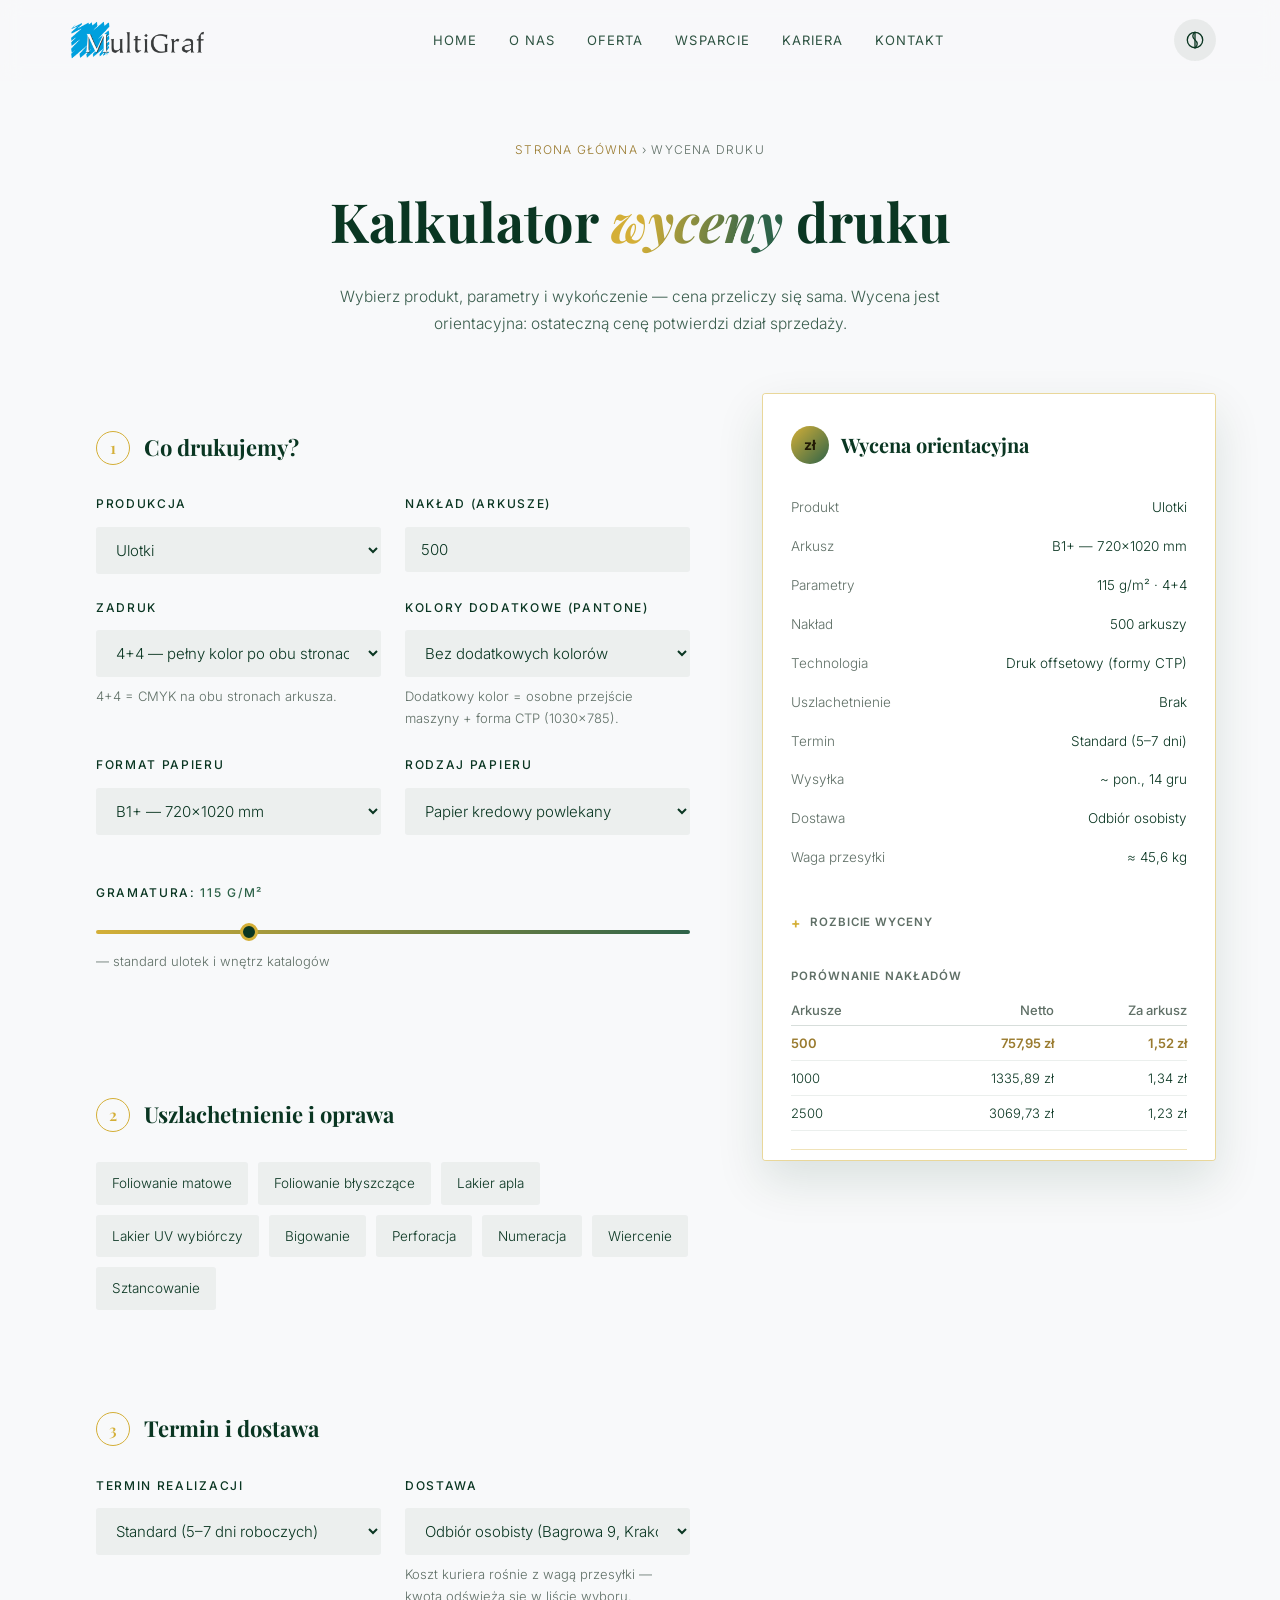
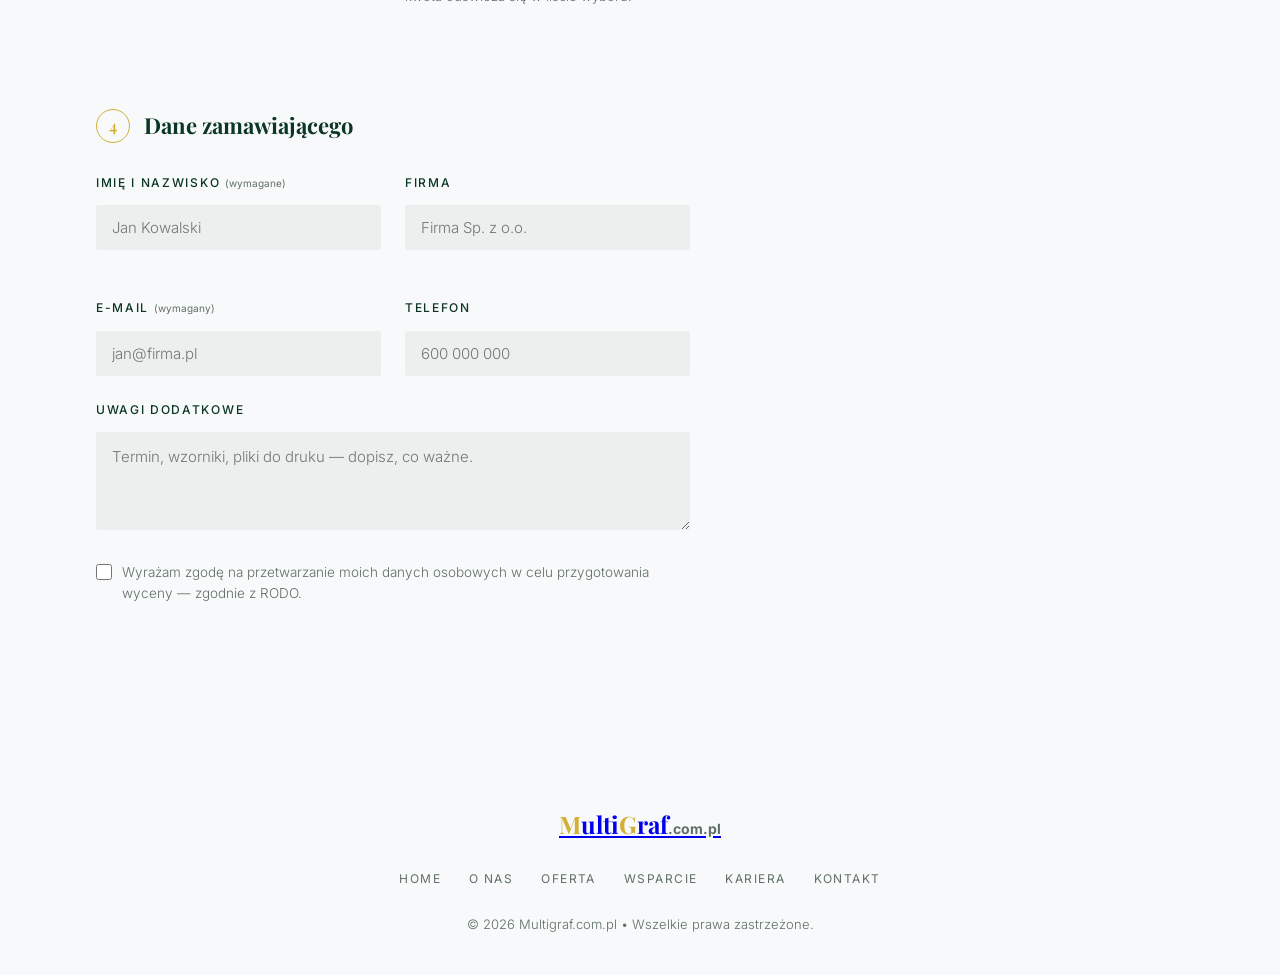
==== commit d6deaea1: "MultiGraf - odslona strony (2026-10-20 12:50)" ====
--- a/wycena.html
+++ b/wycena.html
@@ -10,8 +10,8 @@
   <!-- Motyw zapisany w localStorage — przywróceny przed stylami, żeby nie było mignięcia -->
   <script>
     try {
-      document.documentElement.setAttribute('data-theme', window.localStorage.getItem('multigraf-motyw') || 'fairy');
-    } catch (blad) { /* brak localStorage — zostaje motyw domyślny »fairy» */ }
+      document.documentElement.setAttribute('data-theme', window.localStorage.getItem('multigraf-motyw') || 'prem-min');
+    } catch (blad) { /* brak localStorage — zostaje motyw domyślny »prem-min» */ }
   </script>
 
   <!-- Czcionki: Playfair Display (nagłówki) + Inter (treść) -->
--- a/css/style.css
+++ b/css/style.css
@@ -2,13 +2,31 @@
    MultiGraf — premium minimalism
    System motywów kolorystycznych: 8 palet przełączanych
    bezpośrednio na stronie (data-theme na elemencie <html>).
-   Motyw domyślny: «fairy». Motyw zapisywany w localStorage.
+   Motyw domyślny: «prem-min» / Klasyczny minimalizm. Motyw zapisywany w localStorage.
    ============================================================ */
 
 /* ============================================================
    1. TOKENY KOLORÓW — definicje motywów
    ============================================================ */
+/* --- Klasyczny minimalizm (domyślny): biel + szmaragd / matowe złoto --- */
 :root,
+:root[data-theme="prem-min"] {
+  --bg: #F8F9FA;
+  --bg-alt: #FFFFFF;
+  --paper: #0A3622;              /* głęboki szmaragd jako kolor tekstu */
+  --muted: #5F6F66;
+  --overlay: rgba(6, 40, 24, 0.68);
+  --accent: #D4AF37;             /* matowe złoto — przyciski CTA */
+  --accent-contrast: #221A05;
+  --accent-2: #9A7B2F;           /* ciemne złoto — odnośniki, śródtytuły */
+  --accent-3: #2E6349;           /* szmaragd dla wyróżnień */
+  --tag: #C0653A;                /* terakota — tagi, błędy */
+  --shadow: rgba(10, 54, 34, 0.12);
+  --hero-ink: #FFFFFF;
+  --hero-ink-soft: rgba(255, 255, 255, 0.85);
+}
+
+/* --- Fairy: granat + fiolet / błękit / turkus --- */
 :root[data-theme="fairy"] {
   --bg: #252C49;                 /* ciemnoniebieskie tło palety Fairy */
   --bg-alt: #1E2440;             /* ciemniejszy odcień dla sekcji alternatywnych */
@@ -23,23 +41,6 @@
   --shadow: rgba(10, 15, 35, 0.45);    /* barwa cieni */
   --hero-ink: #FAF3E6;           /* tekst na zdjęciu banera */
   --hero-ink-soft: rgba(250, 243, 230, 0.82);
-}
-
-/* --- Klasyczny minimalizm: biel + szmaragd / matowe złoto --- */
-:root[data-theme="prem-min"] {
-  --bg: #F8F9FA;
-  --bg-alt: #FFFFFF;
-  --paper: #0A3622;              /* głęboki szmaragd jako kolor tekstu */
-  --muted: #5F6F66;
-  --overlay: rgba(6, 40, 24, 0.68);
-  --accent: #D4AF37;             /* matowe złoto — przyciski CTA */
-  --accent-contrast: #221A05;
-  --accent-2: #9A7B2F;           /* ciemne złoto — odnośniki, śródtytuły */
-  --accent-3: #2E6349;           /* szmaragd dla wyróżnień */
-  --tag: #C0653A;                /* terakota — tagi, błędy */
-  --shadow: rgba(10, 54, 34, 0.12);
-  --hero-ink: #FFFFFF;
-  --hero-ink-soft: rgba(255, 255, 255, 0.85);
 }
 
 /* --- Korporacyjny niebieski: perła + nocny błękit + koral --- */
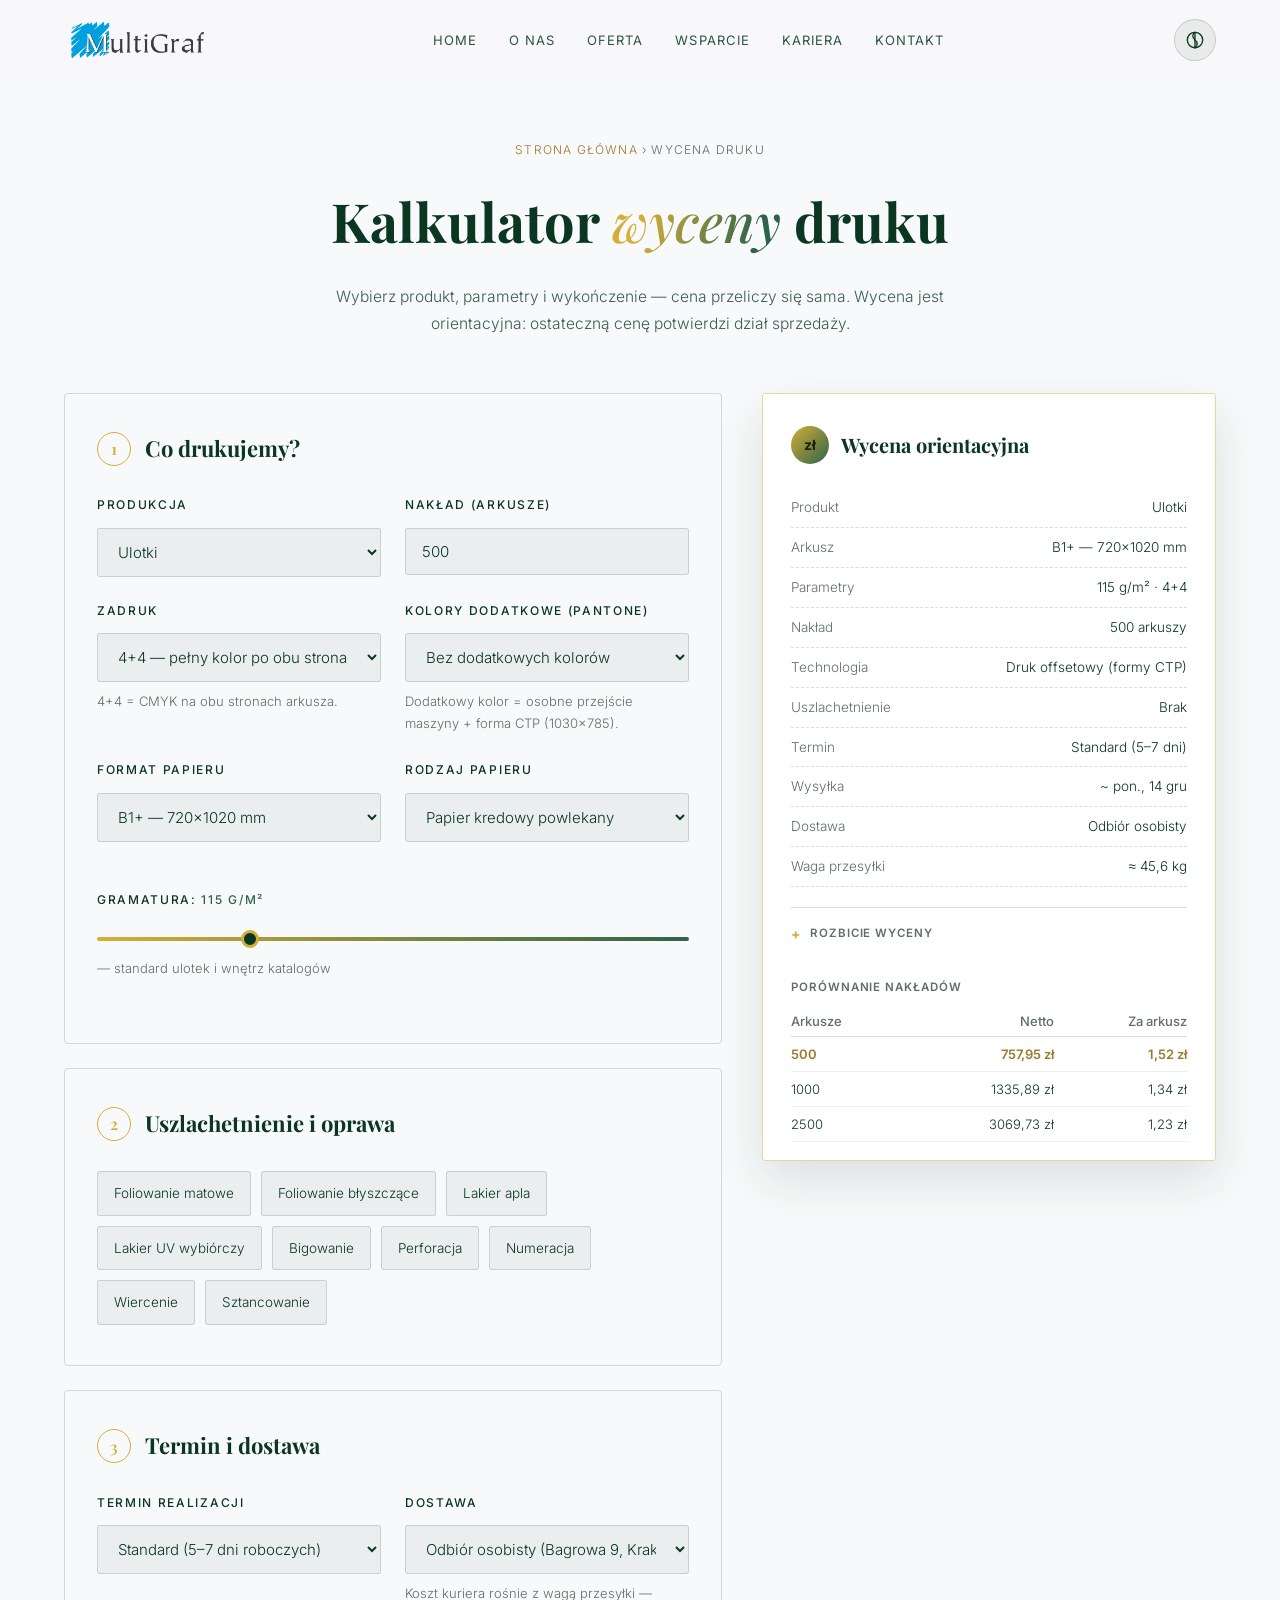
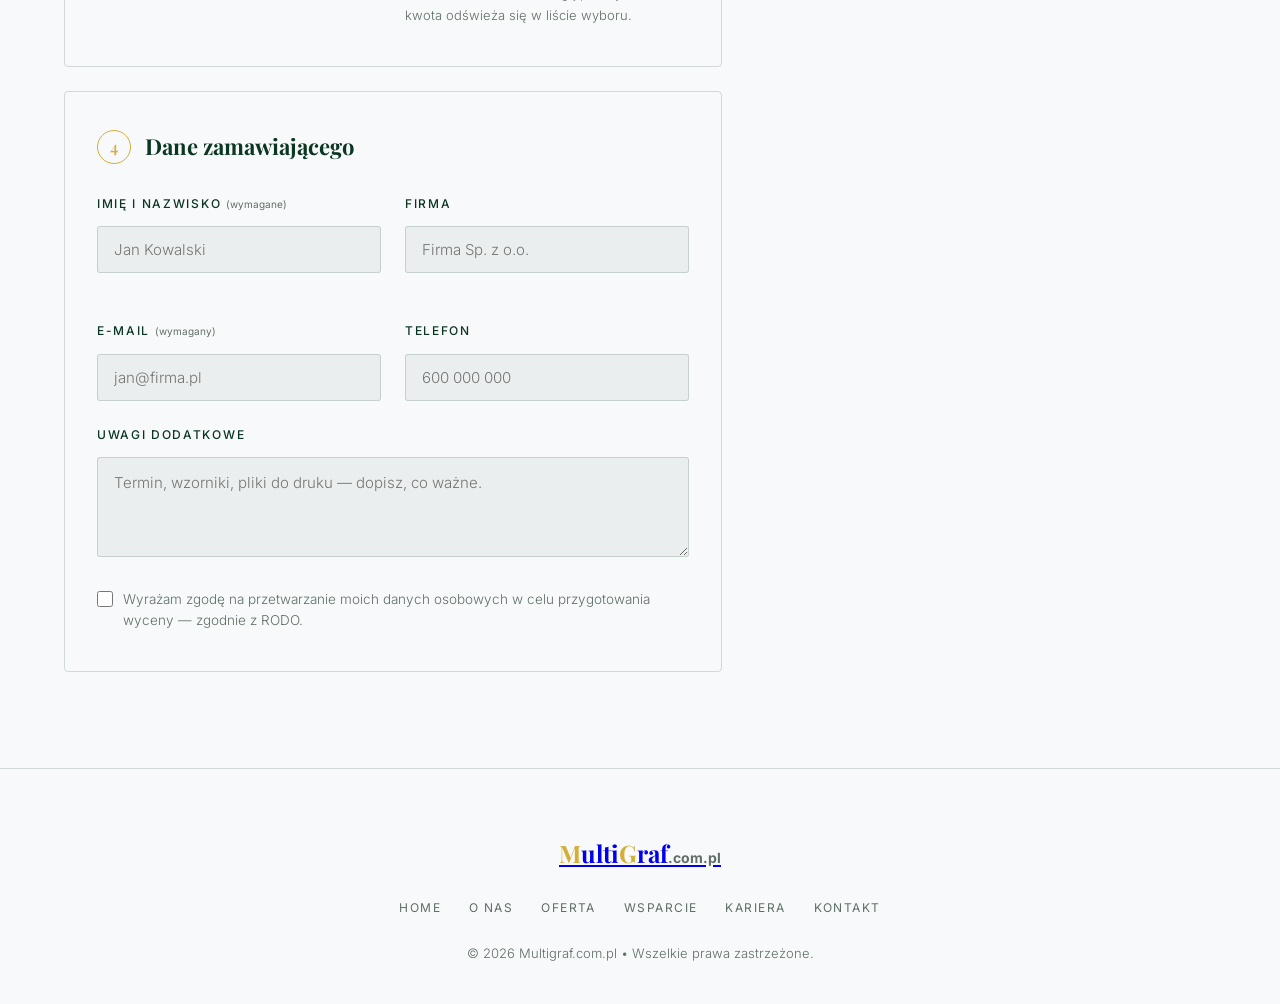
==== commit 3eb4e7e6: "MultiGraf - odslona strony (2026-10-20 13:24)" ====
--- a/wycena.html
+++ b/wycena.html
@@ -6,6 +6,14 @@
   <title>Kalkulator wyceny druku | MultiGraf – Drukarnia offsetowa w Krakowie</title>
   <meta name="description" content="Kalkulator wyceny druku MultiGraf — ulotki, plakaty do formatu B1+, opakowania, naklejki i katalogi. Cena orientacyjna w kilka sekund, wysyłka do działu sprzedaży." />
   <link rel="icon" href="img/favicon.png" />
+  <!-- Open Graph / Twitter — podgląd przy udostępnianiu w mediach społecznościowych -->
+  <meta property="og:type" content="website" />
+  <meta property="og:site_name" content="MultiGraf" />
+  <meta property="og:title" content="Kalkulator wyceny druku | MultiGraf" />
+  <meta property="og:description" content="Ulotki, plakaty do formatu B1+, opakowania, naklejki i katalogi. Cena orientacyjna w kilka sekund, wysyłka do działu sprzedaży." />
+  <meta property="og:url" content="https://igorwrd.github.io/page-multigraf/wycena.html" />
+  <meta property="og:image" content="https://igorwrd.github.io/page-multigraf/img/multigraf-home.png" />
+  <meta name="twitter:card" content="summary_large_image" />
 
   <!-- Motyw zapisany w localStorage — przywróceny przed stylami, żeby nie było mignięcia -->
   <script>
@@ -14,10 +22,8 @@
     } catch (blad) { /* brak localStorage — zostaje motyw domyślny »prem-min» */ }
   </script>
 
-  <!-- Czcionki: Playfair Display (nagłówki) + Inter (treść) -->
-  <link rel="preconnect" href="https://fonts.googleapis.com" />
-  <link rel="preconnect" href="https://fonts.gstatic.com" crossorigin />
-  <link href="https://fonts.googleapis.com/css2?family=Inter:wght@300;400;500;600&family=Playfair+Display:ital,wght@0,500;0,600;0,700;1,500&display=swap" rel="stylesheet" />
+  <!-- Czcionki własne, bez zewnętrznych domen (RODO): Playfair Display + Inter -->
+  <link rel="stylesheet" href="css/fonts.css" />
 
   <link rel="stylesheet" href="css/style.css" />
 </head>
@@ -74,7 +80,7 @@
     <section class="calc-head">
       <div class="container">
         <p class="crumbs"><a href="index.html">Strona główna</a> &rsaquo; <span>Wycena druku</span></p>
-        <h1 class="calc-head__title">Kalkulator <em>wyceny</em> druku</h1>
+        <h1 class="calc-head__title">Kalkulator <em class="tekst-gradient">wyceny</em> druku</h1>
         <p class="calc-head__lead">
           Wybierz produkt, parametry i wykończenie — cena przeliczy się sama.
           Wycena jest orientacyjna: ostateczną cenę potwierdzi dział sprzedaży.
@@ -323,7 +329,7 @@
             <span>Netto</span><strong id="sum-netto">0 zł</strong>
           </div>
           <div class="summary__gross">
-            <span>Brutto (VAT 23%)</span><strong id="sum-brutto">0 zł</strong>
+            <span>Brutto (VAT 23%)</span><strong id="sum-brutto" class="tekst-gradient">0 zł</strong>
           </div>
           <p class="summary__unit">≈ <output id="sum-unit">0,00 zł</output> netto za arkusz</p>
         </div>
--- a/css/fonts.css
+++ b/css/fonts.css
@@ -0,0 +1,63 @@
+﻿/* ============================================================
+   Czcionki hostowane lokalnie (bez zewnętrznych domen — RODO):
+   Inter (treść) i Playfair Display (nagłówki) — wersje wariabilne,
+   po jednym pliku na rodzinę + styl, odcinki latin i latin-ext
+   (polskie znaki ą ć ę ł ń ó ś ź ż).
+   Pliki: fonts/*.woff2, pochodzenie: fonts.google.com.
+   Licencja: SIL Open Font License 1.1 — openfontlicense.org
+   ============================================================ */
+
+@font-face {
+  font-family: 'Inter';
+  font-style: normal;
+  font-weight: 100 900;
+  font-display: swap;
+  src: url('../fonts/inter-variable-latin-ext.woff2') format('woff2');
+  unicode-range: U+0100-02BA, U+02BD-02C5, U+02C7-02CC, U+02CE-02D7, U+02DD-02FF, U+0304, U+0308, U+0329, U+1D00-1DBF, U+1E00-1E9F, U+1EF2-1EFF, U+2020, U+20A0-20AB, U+20AD-20C4, U+2113, U+2C60-2C7F, U+A720-A7FF;
+}
+
+@font-face {
+  font-family: 'Inter';
+  font-style: normal;
+  font-weight: 100 900;
+  font-display: swap;
+  src: url('../fonts/inter-variable-latin.woff2') format('woff2');
+  unicode-range: U+0000-00FF, U+0131, U+0152-0153, U+02BB-02BC, U+02C6, U+02DA, U+02DC, U+0304, U+0308, U+0329, U+2000-206F, U+20AC, U+2122, U+2191, U+2193, U+2212, U+2215, U+FEFF, U+FFFD;
+}
+
+@font-face {
+  font-family: 'Playfair Display';
+  font-style: italic;
+  font-weight: 400 900;
+  font-display: swap;
+  src: url('../fonts/playfair-display-italic-latin-ext.woff2') format('woff2');
+  unicode-range: U+0100-02BA, U+02BD-02C5, U+02C7-02CC, U+02CE-02D7, U+02DD-02FF, U+0304, U+0308, U+0329, U+1D00-1DBF, U+1E00-1E9F, U+1EF2-1EFF, U+2020, U+20A0-20AB, U+20AD-20C4, U+2113, U+2C60-2C7F, U+A720-A7FF;
+}
+
+@font-face {
+  font-family: 'Playfair Display';
+  font-style: italic;
+  font-weight: 400 900;
+  font-display: swap;
+  src: url('../fonts/playfair-display-italic-latin.woff2') format('woff2');
+  unicode-range: U+0000-00FF, U+0131, U+0152-0153, U+02BB-02BC, U+02C6, U+02DA, U+02DC, U+0304, U+0308, U+0329, U+2000-206F, U+20AC, U+2122, U+2191, U+2193, U+2212, U+2215, U+FEFF, U+FFFD;
+}
+
+@font-face {
+  font-family: 'Playfair Display';
+  font-style: normal;
+  font-weight: 400 900;
+  font-display: swap;
+  src: url('../fonts/playfair-display-roman-latin-ext.woff2') format('woff2');
+  unicode-range: U+0100-02BA, U+02BD-02C5, U+02C7-02CC, U+02CE-02D7, U+02DD-02FF, U+0304, U+0308, U+0329, U+1D00-1DBF, U+1E00-1E9F, U+1EF2-1EFF, U+2020, U+20A0-20AB, U+20AD-20C4, U+2113, U+2C60-2C7F, U+A720-A7FF;
+}
+
+@font-face {
+  font-family: 'Playfair Display';
+  font-style: normal;
+  font-weight: 400 900;
+  font-display: swap;
+  src: url('../fonts/playfair-display-roman-latin.woff2') format('woff2');
+  unicode-range: U+0000-00FF, U+0131, U+0152-0153, U+02BB-02BC, U+02C6, U+02DA, U+02DC, U+0304, U+0308, U+0329, U+2000-206F, U+20AC, U+2122, U+2191, U+2193, U+2212, U+2215, U+FEFF, U+FFFD;
+}
+
--- a/css/style.css
+++ b/css/style.css
@@ -15,6 +15,7 @@
   --bg-alt: #FFFFFF;
   --paper: #0A3622;              /* głęboki szmaragd jako kolor tekstu */
   --muted: #5F6F66;
+  --line: rgba(10, 54, 34, 0.16); /* linia ramek i separatorów */
   --overlay: rgba(6, 40, 24, 0.68);
   --accent: #D4AF37;             /* matowe złoto — przyciski CTA */
   --accent-contrast: #221A05;
@@ -32,6 +33,7 @@
   --bg-alt: #1E2440;             /* ciemniejszy odcień dla sekcji alternatywnych */
   --paper: #FAF3E6;              /* kremowy tekst */
   --muted: #8E97C8;              /* stonowany tekst pomocniczy */
+  --line: rgba(250, 243, 230, 0.22);
   --overlay: rgba(24, 30, 56, 0.62);   /* nakładka na zdjęcia w banerze */
   --accent: #A163F7;             /* akcent 1 — fioletowy (CTA, logo) */
   --accent-contrast: #FFFFFF;    /* tekst na kolorze akcentowym */
@@ -49,6 +51,7 @@
   --bg-alt: #FFFFFF;
   --paper: #0A192F;              /* głęboki nocny błękit — tytuły i tekst */
   --muted: #5B6E8F;
+  --line: rgba(10, 25, 47, 0.16);
   --overlay: rgba(10, 25, 47, 0.66);
   --accent: #FF6B35;             /* koralowy pomarańcz — przyciski CTA */
   --accent-contrast: #FFFFFF;
@@ -66,6 +69,7 @@
   --bg-alt: #F1F5F9;
   --paper: #1E293B;              /* grafitowa czerń tekstu */
   --muted: #64748B;
+  --line: rgba(30, 41, 59, 0.16);
   --overlay: rgba(15, 23, 42, 0.66);
   --accent: #10B981;             /* neonowa zieleń (ciemniejszy wariant) */
   --accent-contrast: #FFFFFF;
@@ -83,6 +87,7 @@
   --bg-alt: #131C31;
   --paper: #F1F5F9;
   --muted: #8FA0BD;
+  --line: rgba(241, 245, 249, 0.22);
   --overlay: rgba(9, 14, 31, 0.62);
   --accent: #E2B659;             /* matowe złoto — CTA */
   --accent-contrast: #141005;
@@ -100,6 +105,7 @@
   --bg-alt: #FFFFFF;
   --paper: #16233A;              /* granatowy indygo dla tekstów */
   --muted: #61708F;
+  --line: rgba(22, 35, 58, 0.16);
   --overlay: rgba(15, 28, 56, 0.66);
   --accent: #E5A93C;             /* bursztynowe złoto — przyciski CTA */
   --accent-contrast: #231703;
@@ -117,6 +123,7 @@
   --bg-alt: #F6F7FB;
   --paper: #212529;              /* grafitowa czerń */
   --muted: #6C757D;
+  --line: rgba(33, 37, 41, 0.16);
   --overlay: rgba(24, 27, 32, 0.64);
   --accent: #FF5A36;             /* koralowo-pomarańczowy — CTA */
   --accent-contrast: #FFFFFF;
@@ -134,6 +141,7 @@
   --bg-alt: #111A2B;
   --paper: #E2E8F0;              /* srebrzysto-stalowy tekst */
   --muted: #8B95A9;
+  --line: rgba(226, 232, 240, 0.22);
   --overlay: rgba(3, 6, 14, 0.62);
   --accent: #00F5D4;             /* neonowa turkus — ślad lasera — CTA */
   --accent-contrast: #06251E;
@@ -184,6 +192,14 @@
 
 /* ---------- Typografia ---------- */
 h1, h2, h3, em { font-family: var(--serif); }
+
+/* Gradientowy akcent tekstu (accent → accent-3) — wspólna klasa */
+.tekst-gradient {
+  background: linear-gradient(100deg, var(--accent) 20%, var(--accent-3) 85%);
+  -webkit-background-clip: text;
+  background-clip: text;
+  -webkit-text-fill-color: transparent;
+}
 
 .section__title,
 .hero__title {
@@ -275,16 +291,7 @@
   text-decoration: none;
   letter-spacing: 0.02em;
 }
-.logo__mark { color: var(--accent); }
-.logo__tag {
-  margin-left: 10px;
-  font-family: var(--sans);
-  font-size: 10px;
-  font-weight: 400;
-  letter-spacing: 0.3em;
-  text-transform: uppercase;
-  color: var(--muted);
-}
+
 .logo__img {
   display: block;
   height: 46px;
@@ -308,8 +315,6 @@
   transition: color 0.25s, opacity 0.25s;
 }
 .nav__link:hover { color: var(--accent); opacity: 1; }
-
-.nav__cta { padding: 12px 24px; }
 
 /* ---------- Pozioma prawa krawędź: pionowy przycisk CTA ---------- */
 /* Wysuwany wzdłuż prawej krawędzi przycisk «Wyceń zamówienie».
@@ -476,14 +481,8 @@
   margin-bottom: 28px;
   color: var(--hero-ink);
 }
-/* Kursywny akcent z gradientem akcentu 1 → akcent 3 */
-.hero__title em {
-  font-style: italic;
-  background: linear-gradient(100deg, var(--accent) 20%, var(--accent-3) 85%);
-  -webkit-background-clip: text;
-  background-clip: text;
-  -webkit-text-fill-color: transparent;
-}
+/* Kursywny akcent w nagłówku banera */
+.hero__title em { font-style: italic; }
 
 .hero__lead {
   font-size: clamp(16px, 2vw, 19px);
@@ -538,50 +537,9 @@
 .section--alt { background: var(--bg-alt); }
 
 .section__head { max-width: 640px; margin-bottom: 64px; }
-.section__head--center {
-  margin-inline: auto;
-  text-align: center;
-}
 .section__title { font-size: clamp(30px, 4vw, 44px); }
 
-.section__lead {
-  margin-top: 16px;
-  color: var(--muted);
-  font-size: 15px;
-}
-
 /* ---------- Oferta ---------- */
-.cards {
-  display: grid;
-  grid-template-columns: repeat(2, 1fr);
-  gap: 24px;
-}
-
-.card {
-  position: relative;
-  padding: 48px 40px;
-  border: 1px solid var(--line);
-  border-radius: 4px;
-  background: transparent;
-  transition: border-color 0.35s, transform 0.35s, box-shadow 0.35s;
-}
-.card:hover {
-  border-color: color-mix(in srgb, var(--accent) 60%, transparent);
-  transform: translateY(-4px);
-  box-shadow: 0 16px 40px var(--shadow);
-}
-
-.card__num {
-  position: absolute;
-  top: 32px;
-  right: 36px;
-  font-family: var(--serif);
-  font-size: 44px;
-  font-weight: 500;
-  color: color-mix(in srgb, var(--accent) 30%, transparent);
-  line-height: 1;
-}
-
 .card__title {
   font-size: 24px;
   font-weight: 600;
@@ -592,15 +550,6 @@
   font-size: 15px;
   color: color-mix(in srgb, var(--paper) 80%, transparent);
   margin-bottom: 28px;
-}
-
-.card__foot {
-  display: block;
-  font-size: 11px;
-  font-weight: 500;
-  letter-spacing: 0.14em;
-  text-transform: uppercase;
-  color: var(--accent-3);
 }
 
 /* ---------- Karty oferty ze zdjęciami (jak na multigraf.com.pl) ---------- */
@@ -664,74 +613,6 @@
   gap: 24px;
 }
 
-.work {
-  position: relative;
-  overflow: hidden;
-  border-radius: 4px;
-}
-.work img {
-  width: 100%;
-  aspect-ratio: 4 / 5;
-  object-fit: cover;
-  transition: transform 0.6s ease, filter 0.6s ease;
-  filter: grayscale(35%);
-}
-.work:hover img { transform: scale(1.05); filter: grayscale(0); }
-
-.work figcaption {
-  position: absolute;
-  inset: auto 0 0 0;
-  padding: 48px 24px 20px;
-  font-size: 14px;
-  font-weight: 500;
-  color: var(--hero-ink);
-  background: linear-gradient(transparent, color-mix(in srgb, #10131F 85%, transparent));
-}
-
-.tag {
-  display: block;
-  margin-bottom: 6px;
-  font-size: 10px;
-  font-weight: 500;
-  letter-spacing: 0.22em;
-  text-transform: uppercase;
-  color: var(--tag);
-}
-
-/* ---------- Dlaczego my ---------- */
-.grid-4 {
-  display: grid;
-  grid-template-columns: repeat(4, 1fr);
-  gap: 24px;
-}
-
-.fact {
-  padding: 40px 28px;
-  border: 1px solid var(--line);
-  border-radius: 4px;
-  transition: border-color 0.35s;
-}
-.fact:hover { border-color: color-mix(in srgb, var(--accent-2) 55%, transparent); }
-.fact strong {
-  display: block;
-  font-family: var(--serif);
-  font-size: 34px;
-  font-weight: 600;
-  color: var(--accent-3);
-  margin-bottom: 12px;
-}
-.fact span { font-size: 14px; color: color-mix(in srgb, var(--paper) 75%, transparent); }
-
-.trust-note {
-  margin-top: 48px;
-  padding: 28px 32px;
-  border-left: 2px solid var(--tag);
-  background: var(--bg-alt);
-  font-size: 15px;
-  color: color-mix(in srgb, var(--paper) 80%, transparent);
-  max-width: 760px;
-}
-
 /* ---------- Wsparcie (PFR) ---------- */
 .support {
   display: grid;
@@ -765,33 +646,6 @@
 }
 
 .about__text p { margin-bottom: 20px; font-size: 15.5px; color: color-mix(in srgb, var(--paper) 85%, transparent); }
-
-.about__quote {
-  display: block;
-  font-size: 26px;
-  font-style: italic;
-  color: var(--accent);
-  margin-bottom: 20px;
-  line-height: 1.4;
-}
-
-.about__list {
-  margin: 28px 0 0;
-  padding: 0;
-  list-style: none;
-}
-.about__list li {
-  padding: 12px 0 12px 32px;
-  border-bottom: 1px solid var(--line);
-  font-size: 15px;
-  position: relative;
-}
-.about__list li::before {
-  content: '—';
-  position: absolute;
-  left: 0;
-  color: var(--accent-2);
-}
 
 .about__media {
   position: relative;
@@ -1004,13 +858,7 @@
   font-size: clamp(34px, 4.5vw, 54px);
   margin-bottom: 16px;
 }
-.calc-head__title em {
-  font-style: italic;
-  background: linear-gradient(100deg, var(--accent) 20%, var(--accent-3) 85%);
-  -webkit-background-clip: text;
-  background-clip: text;
-  -webkit-text-fill-color: transparent;
-}
+.calc-head__title em { font-style: italic; }
 .calc-head__lead {
   max-width: 620px;
   margin-inline: auto;
@@ -1114,54 +962,6 @@
 }
 .input option { background: var(--bg-alt); color: var(--paper); }
 
-/* Karty wyboru (produkt / format) */
-.opt-grid {
-  display: grid;
-  grid-template-columns: repeat(3, 1fr);
-  gap: 12px;
-}
-.opt-grid--small { grid-template-columns: repeat(3, 1fr); }
-.opt {
-  padding: 16px 12px;
-  text-align: center;
-  font-size: 14px;
-  font-weight: 500;
-  color: var(--paper);
-  background: color-mix(in srgb, var(--muted) 8%, transparent);
-  border: 1px solid var(--line);
-  border-radius: 3px;
-  cursor: pointer;
-  transition: border-color 0.25s, background 0.25s, transform 0.25s;
-}
-.opt:hover { border-color: color-mix(in srgb, var(--accent-2) 60%, transparent); transform: translateY(-2px); }
-.opt--active {
-  border-color: var(--accent);
-  background: color-mix(in srgb, var(--accent) 14%, transparent);
-  box-shadow: inset 0 0 0 1px var(--accent);
-}
-.opt--small { padding: 10px 8px; font-size: 13px; }
-.opt__name { display: inline-block; }
-
-/* Presety nakładu */
-.presets { display: flex; flex-wrap: wrap; gap: 8px; margin-top: 12px; }
-.preset {
-  padding: 6px 14px;
-  font-size: 12.5px;
-  font-weight: 500;
-  color: var(--muted);
-  background: transparent;
-  border: 1px solid var(--line);
-  border-radius: 100px;
-  cursor: pointer;
-  transition: color 0.2s, border-color 0.2s, background 0.2s;
-}
-.preset:hover { color: var(--accent-2); border-color: var(--accent-2); }
-.preset--active {
-  color: var(--accent-contrast);
-  background: var(--accent-2);
-  border-color: var(--accent-2);
-}
-
 /* Suwak gramatury */
 .range {
   width: 100%;
@@ -1191,27 +991,6 @@
 }
 
 .hint { margin-top: 8px; font-size: 13px; color: var(--muted); }
-
-/* Pills zadruku */
-.opt-inline { display: flex; flex-wrap: wrap; gap: 10px; }
-.radio-pill { cursor: pointer; }
-.radio-pill input { display: none; }
-.radio-pill span {
-  display: inline-block;
-  padding: 9px 18px;
-  font-size: 13px;
-  font-weight: 500;
-  color: var(--paper);
-  background: color-mix(in srgb, var(--muted) 8%, transparent);
-  border: 1px solid var(--line);
-  border-radius: 100px;
-  transition: all 0.25s;
-}
-.radio-pill input:checked + span {
-  color: var(--accent-contrast);
-  background: var(--accent-2);
-  border-color: var(--accent-2);
-}
 
 /* Chips uszlachetnienia */
 .chips { display: flex; flex-wrap: wrap; gap: 10px; }
@@ -1328,10 +1107,6 @@
 .summary__gross strong {
   font-size: 26px;
   font-weight: 600;
-  background: linear-gradient(100deg, var(--accent), var(--accent-3));
-  -webkit-background-clip: text;
-  background-clip: text;
-  -webkit-text-fill-color: transparent;
 }
 .summary__unit { margin-top: 6px; font-size: 12.5px; color: var(--muted); text-align: right; }
 
@@ -1474,7 +1249,6 @@
      dopóki panel poza ekranem, cenę pokazuje mini-bar */
   .summary { position: static; }
   body.page-calc { padding-bottom: 88px; }   /* miejsce na mini-bar */
-  .opt-grid { grid-template-columns: repeat(3, 1fr); }
 }
 @media (min-width: 1024px) {
   .minibar { display: none; }
@@ -1486,8 +1260,6 @@
   .step { padding: 28px 20px 32px; }
 
   .field-2col { grid-template-columns: 1fr; }
-  .opt-grid,
-  .opt-grid--small { grid-template-columns: 1fr 1fr; }
   .calc-grid { gap: 24px; }
 }
 
@@ -1495,9 +1267,7 @@
    9. RESPONSIVE (strona główna)
    ============================================================ */
 @media (max-width: 1023px) {
-  .cards { grid-template-columns: 1fr 1fr; }
   .grid-3 { grid-template-columns: 1fr 1fr; }
-  .grid-4 { grid-template-columns: 1fr 1fr; }
   .about, .contact { grid-template-columns: 1fr; }
   .about__media { order: -1; }
   .hero { background-attachment: scroll; }
@@ -1528,7 +1298,6 @@
     visibility: visible;
   }
   .nav__link { padding: 10px 0; font-size: 15px; }
-  .nav__cta { margin-top: 16px; }
 
   .burger { display: flex; }
 
@@ -1551,14 +1320,9 @@
 
   .hero__stats { gap: 24px; }
 
-  .cards,
-  .grid-3,
-  .grid-4 { grid-template-columns: 1fr; }
+  .grid-3 { grid-template-columns: 1fr; }
 
   .form__row { grid-template-columns: 1fr; }
-
-  .card { padding: 36px 28px; }
-  .card__num { top: 28px; right: 28px; font-size: 36px; }
 
   .about__media::after { display: none; }
 }
@@ -1596,5 +1360,5 @@
 @media (prefers-reduced-motion: reduce) {
   html { scroll-behavior: auto; }
   .reveal { opacity: 1; transform: none; transition: none; }
-  .work img { transition: none; }
+  .offer-card img { transition: none; }
 }
